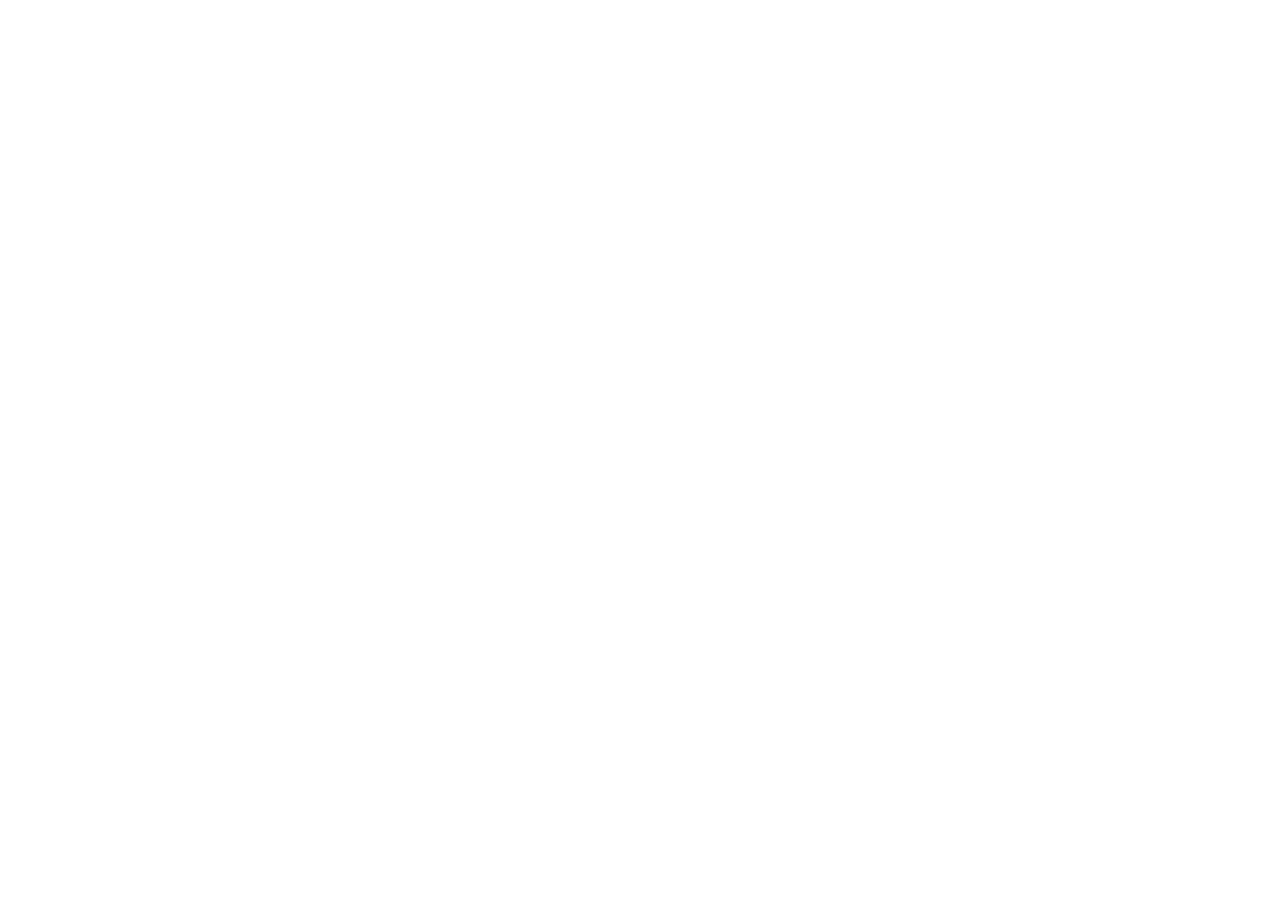
==== index.html @ f293b777 "init project" ====
<!DOCTYPE html>
<html lang="en">

<head>
    <meta charset="UTF-8">
    <meta name="viewport" content="width=device-width, initial-scale=1.0">
    <title>Document</title>
</head>

<body>

</body>

</html>
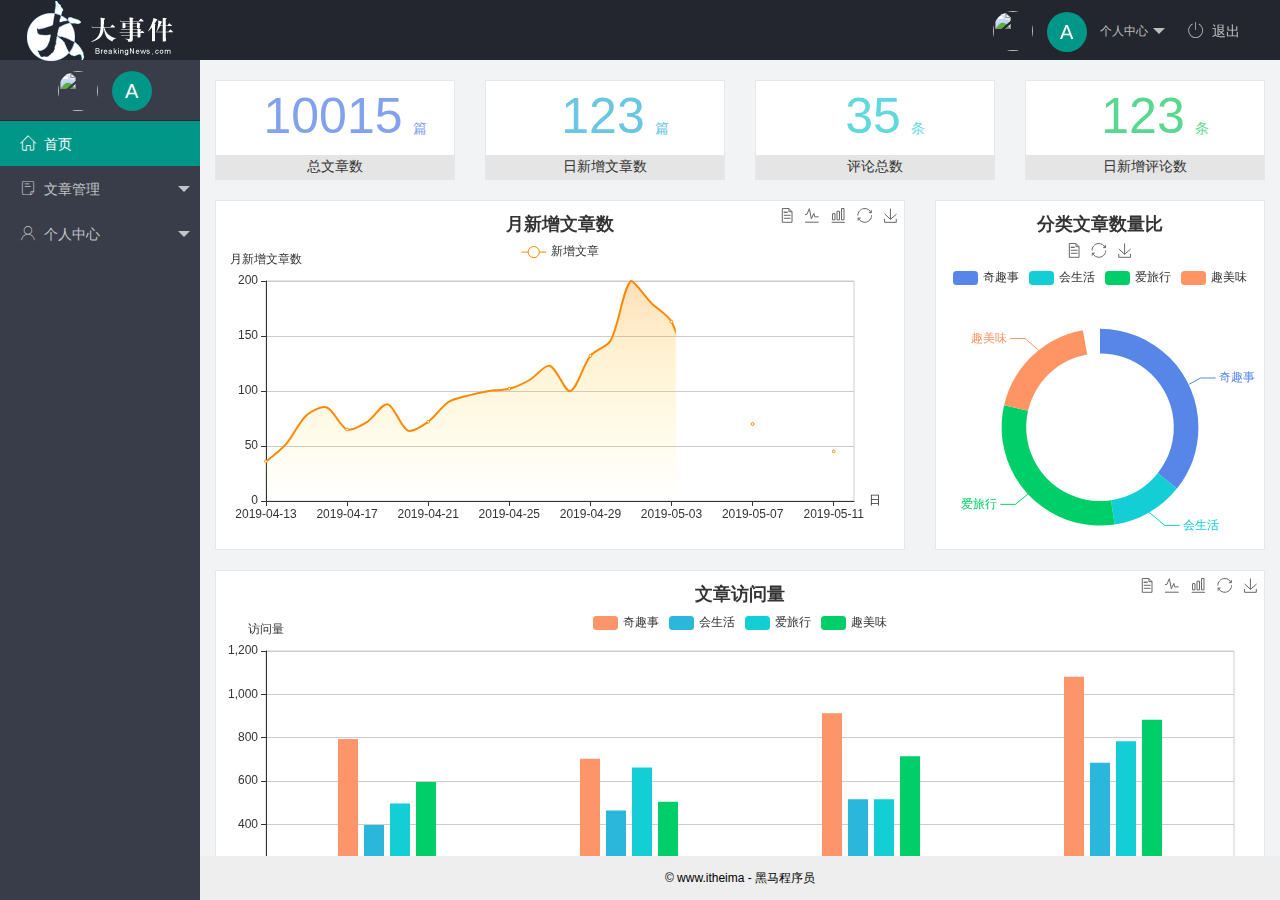
==== commit ba4c5c89: "完成了主页功能的开发" ====
--- a/index.html
+++ b/index.html
@@ -4,11 +4,88 @@
 <head>
     <meta charset="UTF-8">
     <meta name="viewport" content="width=device-width, initial-scale=1.0">
-    <title>Document</title>
+    <title>后台主页</title>
+    <!-- 导入layui的css样式 -->
+    <link rel="stylesheet" href="assets/lib/layui/css/layui.css">
+    <!-- 导入第三方图标库 -->
+    <link rel="stylesheet" href="assets/fonts/iconfont.css">
+    <!-- 导入自己的css样式表 -->
+    <link rel="stylesheet" href="assets/css/index.css">
 </head>
 
-<body>
+<body class="layui-layout-body">
+    <div class="layui-layout layui-layout-admin">
+        <div class="layui-header">
+            <div class="layui-logo">
+                <img src="assets/images/logo.png" alt="">
+            </div>
+            <!-- 头部区域（可配合layui已有的水平导航） -->
+            <ul class="layui-nav layui-layout-right">
+                <li class="layui-nav-item">
+                    <a href="javascript:;" class="userinfo">
+                        <img src="http://t.cn/RCzsdCq" class="layui-nav-img">
+                        <span class="text-avatar">A</span> 个人中心
+                    </a>
+                    <dl class="layui-nav-child">
+                        <dd><a href="">基本资料</a></dd>
+                        <dd><a href="">更换头像</a></dd>
+                        <dd><a href="">重置密码</a></dd>
+                    </dl>
+                </li>
+                <li class="layui-nav-item">
+                    <a href="javascript:;" id="btnLogout"><span class="iconfont icon-tuichu"></span>退出</a>
+                </li>
+            </ul>
+        </div>
 
+        <div class="layui-side layui-bg-black">
+            <div class="layui-side-scroll">
+                <div class="userinfo">
+                    <img src="http://t.cn/RCzsdCq" class="layui-nav-img">
+                    <span class="text-avatar">A</span>
+                    <span id="welcome"></span>
+                </div>
+                <!-- 左侧导航区域（可配合layui已有的垂直导航） -->
+                <ul class="layui-nav layui-nav-tree" lay-shrink="all">
+                    <li class="layui-nav-item layui-this"><a href="home/dashboard.html" target="fm"><span class="iconfont icon-home"></span>首页</a></li>
+                    <li class="layui-nav-item">
+                        <a class="" href="javascript:;"><span class="iconfont icon-16"></span>文章管理</a>
+                        <dl class="layui-nav-child">
+                            <dd><a href="javascript:;"><i class="layui-icon layui-icon-app"></i>文章类别</a></dd>
+                            <dd><a href="javascript:;"><i class="layui-icon layui-icon-app"></i>文章列表</a></dd>
+                            <dd><a href="javascript:;"><i class="layui-icon layui-icon-app"></i>发表文章</a></dd>
+                        </dl>
+                    </li>
+                    <li class="layui-nav-item">
+                        <a href="javascript:;"><span class="iconfont icon-user"></span>个人中心</a>
+                        <dl class="layui-nav-child">
+                            <dd><a href="javascript:;"><i class="layui-icon layui-icon-app"></i>基本资料</a></dd>
+                            <dd><a href="javascript:;"><i class="layui-icon layui-icon-app"></i>更换头像</a></dd>
+                            <dd><a href="javascript:;"><i class="layui-icon layui-icon-app"></i>重置密码</a></dd>
+                        </dl>
+                    </li>
+                </ul>
+            </div>
+        </div>
+
+        <div class="layui-body">
+            <!-- 内容主体区域 -->
+            <iframe name="fm" src="home/dashboard.html" frameborder="0"></iframe>
+        </div>
+
+        <div class="layui-footer">
+            <!-- 底部固定区域 -->
+            © www.itheima - 黑马程序员
+        </div>
+    </div>
+    <!-- 导入layui的js文件 -->
+    <script src="assets/lib/layui/layui.all.js"></script>
+    <!-- 导入jquery文件 -->
+    <script src="assets/lib/jquery.js"></script>
+    <!-- 导入baseAPI js文件 -->
+    <script src="assets/js/baseAPI.js"></script>
+    <!-- 导入自己的js文件 -->
+    <script src="assets/js/index.js"></script>
 </body>
 
 </html>--- a/assets/lib/layui/css/layui.css
+++ b/assets/lib/layui/css/layui.css
@@ -0,0 +1,2 @@
+/** layui-v2.5.5 MIT License By https://www.layui.com */
+ .layui-inline,img{display:inline-block;vertical-align:middle}h1,h2,h3,h4,h5,h6{font-weight:400}.layui-edge,.layui-header,.layui-inline,.layui-main{position:relative}.layui-body,.layui-edge,.layui-elip{overflow:hidden}.layui-btn,.layui-edge,.layui-inline,img{vertical-align:middle}.layui-btn,.layui-disabled,.layui-icon,.layui-unselect{-moz-user-select:none;-webkit-user-select:none;-ms-user-select:none}.layui-elip,.layui-form-checkbox span,.layui-form-pane .layui-form-label{text-overflow:ellipsis;white-space:nowrap}.layui-breadcrumb,.layui-tree-btnGroup{visibility:hidden}blockquote,body,button,dd,div,dl,dt,form,h1,h2,h3,h4,h5,h6,input,li,ol,p,pre,td,textarea,th,ul{margin:0;padding:0;-webkit-tap-highlight-color:rgba(0,0,0,0)}a:active,a:hover{outline:0}img{border:none}li{list-style:none}table{border-collapse:collapse;border-spacing:0}h4,h5,h6{font-size:100%}button,input,optgroup,option,select,textarea{font-family:inherit;font-size:inherit;font-style:inherit;font-weight:inherit;outline:0}pre{white-space:pre-wrap;white-space:-moz-pre-wrap;white-space:-pre-wrap;white-space:-o-pre-wrap;word-wrap:break-word}body{line-height:24px;font:14px Helvetica Neue,Helvetica,PingFang SC,Tahoma,Arial,sans-serif}hr{height:1px;margin:10px 0;border:0;clear:both}a{color:#333;text-decoration:none}a:hover{color:#777}a cite{font-style:normal;*cursor:pointer}.layui-border-box,.layui-border-box *{box-sizing:border-box}.layui-box,.layui-box *{box-sizing:content-box}.layui-clear{clear:both;*zoom:1}.layui-clear:after{content:'\20';clear:both;*zoom:1;display:block;height:0}.layui-inline{*display:inline;*zoom:1}.layui-edge{display:inline-block;width:0;height:0;border-width:6px;border-style:dashed;border-color:transparent}.layui-edge-top{top:-4px;border-bottom-color:#999;border-bottom-style:solid}.layui-edge-right{border-left-color:#999;border-left-style:solid}.layui-edge-bottom{top:2px;border-top-color:#999;border-top-style:solid}.layui-edge-left{border-right-color:#999;border-right-style:solid}.layui-disabled,.layui-disabled:hover{color:#d2d2d2!important;cursor:not-allowed!important}.layui-circle{border-radius:100%}.layui-show{display:block!important}.layui-hide{display:none!important}@font-face{font-family:layui-icon;src:url(../font/iconfont.eot?v=250);src:url(../font/iconfont.eot?v=250#iefix) format('embedded-opentype'),url(../font/iconfont.woff2?v=250) format('woff2'),url(../font/iconfont.woff?v=250) format('woff'),url(../font/iconfont.ttf?v=250) format('truetype'),url(../font/iconfont.svg?v=250#layui-icon) format('svg')}.layui-icon{font-family:layui-icon!important;font-size:16px;font-style:normal;-webkit-font-smoothing:antialiased;-moz-osx-font-smoothing:grayscale}.layui-icon-reply-fill:before{content:"\e611"}.layui-icon-set-fill:before{content:"\e614"}.layui-icon-menu-fill:before{content:"\e60f"}.layui-icon-search:before{content:"\e615"}.layui-icon-share:before{content:"\e641"}.layui-icon-set-sm:before{content:"\e620"}.layui-icon-engine:before{content:"\e628"}.layui-icon-close:before{content:"\1006"}.layui-icon-close-fill:before{content:"\1007"}.layui-icon-chart-screen:before{content:"\e629"}.layui-icon-star:before{content:"\e600"}.layui-icon-circle-dot:before{content:"\e617"}.layui-icon-chat:before{content:"\e606"}.layui-icon-release:before{content:"\e609"}.layui-icon-list:before{content:"\e60a"}.layui-icon-chart:before{content:"\e62c"}.layui-icon-ok-circle:before{content:"\1005"}.layui-icon-layim-theme:before{content:"\e61b"}.layui-icon-table:before{content:"\e62d"}.layui-icon-right:before{content:"\e602"}.layui-icon-left:before{content:"\e603"}.layui-icon-cart-simple:before{content:"\e698"}.layui-icon-face-cry:before{content:"\e69c"}.layui-icon-face-smile:before{content:"\e6af"}.layui-icon-survey:before{content:"\e6b2"}.layui-icon-tree:before{content:"\e62e"}.layui-icon-upload-circle:before{content:"\e62f"}.layui-icon-add-circle:before{content:"\e61f"}.layui-icon-download-circle:before{content:"\e601"}.layui-icon-templeate-1:before{content:"\e630"}.layui-icon-util:before{content:"\e631"}.layui-icon-face-surprised:before{content:"\e664"}.layui-icon-edit:before{content:"\e642"}.layui-icon-speaker:before{content:"\e645"}.layui-icon-down:before{content:"\e61a"}.layui-icon-file:before{content:"\e621"}.layui-icon-layouts:before{content:"\e632"}.layui-icon-rate-half:before{content:"\e6c9"}.layui-icon-add-circle-fine:before{content:"\e608"}.layui-icon-prev-circle:before{content:"\e633"}.layui-icon-read:before{content:"\e705"}.layui-icon-404:before{content:"\e61c"}.layui-icon-carousel:before{content:"\e634"}.layui-icon-help:before{content:"\e607"}.layui-icon-code-circle:before{content:"\e635"}.layui-icon-water:before{content:"\e636"}.layui-icon-username:before{content:"\e66f"}.layui-icon-find-fill:before{content:"\e670"}.layui-icon-about:before{content:"\e60b"}.layui-icon-location:before{content:"\e715"}.layui-icon-up:before{content:"\e619"}.layui-icon-pause:before{content:"\e651"}.layui-icon-date:before{content:"\e637"}.layui-icon-layim-uploadfile:before{content:"\e61d"}.layui-icon-delete:before{content:"\e640"}.layui-icon-play:before{content:"\e652"}.layui-icon-top:before{content:"\e604"}.layui-icon-friends:before{content:"\e612"}.layui-icon-refresh-3:before{content:"\e9aa"}.layui-icon-ok:before{content:"\e605"}.layui-icon-layer:before{content:"\e638"}.layui-icon-face-smile-fine:before{content:"\e60c"}.layui-icon-dollar:before{content:"\e659"}.layui-icon-group:before{content:"\e613"}.layui-icon-layim-download:before{content:"\e61e"}.layui-icon-picture-fine:before{content:"\e60d"}.layui-icon-link:before{content:"\e64c"}.layui-icon-diamond:before{content:"\e735"}.layui-icon-log:before{content:"\e60e"}.layui-icon-rate-solid:before{content:"\e67a"}.layui-icon-fonts-del:before{content:"\e64f"}.layui-icon-unlink:before{content:"\e64d"}.layui-icon-fonts-clear:before{content:"\e639"}.layui-icon-triangle-r:before{content:"\e623"}.layui-icon-circle:before{content:"\e63f"}.layui-icon-radio:before{content:"\e643"}.layui-icon-align-center:before{content:"\e647"}.layui-icon-align-right:before{content:"\e648"}.layui-icon-align-left:before{content:"\e649"}.layui-icon-loading-1:before{content:"\e63e"}.layui-icon-return:before{content:"\e65c"}.layui-icon-fonts-strong:before{content:"\e62b"}.layui-icon-upload:before{content:"\e67c"}.layui-icon-dialogue:before{content:"\e63a"}.layui-icon-video:before{content:"\e6ed"}.layui-icon-headset:before{content:"\e6fc"}.layui-icon-cellphone-fine:before{content:"\e63b"}.layui-icon-add-1:before{content:"\e654"}.layui-icon-face-smile-b:before{content:"\e650"}.layui-icon-fonts-html:before{content:"\e64b"}.layui-icon-form:before{content:"\e63c"}.layui-icon-cart:before{content:"\e657"}.layui-icon-camera-fill:before{content:"\e65d"}.layui-icon-tabs:before{content:"\e62a"}.layui-icon-fonts-code:before{content:"\e64e"}.layui-icon-fire:before{content:"\e756"}.layui-icon-set:before{content:"\e716"}.layui-icon-fonts-u:before{content:"\e646"}.layui-icon-triangle-d:before{content:"\e625"}.layui-icon-tips:before{content:"\e702"}.layui-icon-picture:before{content:"\e64a"}.layui-icon-more-vertical:before{content:"\e671"}.layui-icon-flag:before{content:"\e66c"}.layui-icon-loading:before{content:"\e63d"}.layui-icon-fonts-i:before{content:"\e644"}.layui-icon-refresh-1:before{content:"\e666"}.layui-icon-rmb:before{content:"\e65e"}.layui-icon-home:before{content:"\e68e"}.layui-icon-user:before{content:"\e770"}.layui-icon-notice:before{content:"\e667"}.layui-icon-login-weibo:before{content:"\e675"}.layui-icon-voice:before{content:"\e688"}.layui-icon-upload-drag:before{content:"\e681"}.layui-icon-login-qq:before{content:"\e676"}.layui-icon-snowflake:before{content:"\e6b1"}.layui-icon-file-b:before{content:"\e655"}.layui-icon-template:before{content:"\e663"}.layui-icon-auz:before{content:"\e672"}.layui-icon-console:before{content:"\e665"}.layui-icon-app:before{content:"\e653"}.layui-icon-prev:before{content:"\e65a"}.layui-icon-website:before{content:"\e7ae"}.layui-icon-next:before{content:"\e65b"}.layui-icon-component:before{content:"\e857"}.layui-icon-more:before{content:"\e65f"}.layui-icon-login-wechat:before{content:"\e677"}.layui-icon-shrink-right:before{content:"\e668"}.layui-icon-spread-left:before{content:"\e66b"}.layui-icon-camera:before{content:"\e660"}.layui-icon-note:before{content:"\e66e"}.layui-icon-refresh:before{content:"\e669"}.layui-icon-female:before{content:"\e661"}.layui-icon-male:before{content:"\e662"}.layui-icon-password:before{content:"\e673"}.layui-icon-senior:before{content:"\e674"}.layui-icon-theme:before{content:"\e66a"}.layui-icon-tread:before{content:"\e6c5"}.layui-icon-praise:before{content:"\e6c6"}.layui-icon-star-fill:before{content:"\e658"}.layui-icon-rate:before{content:"\e67b"}.layui-icon-template-1:before{content:"\e656"}.layui-icon-vercode:before{content:"\e679"}.layui-icon-cellphone:before{content:"\e678"}.layui-icon-screen-full:before{content:"\e622"}.layui-icon-screen-restore:before{content:"\e758"}.layui-icon-cols:before{content:"\e610"}.layui-icon-export:before{content:"\e67d"}.layui-icon-print:before{content:"\e66d"}.layui-icon-slider:before{content:"\e714"}.layui-icon-addition:before{content:"\e624"}.layui-icon-subtraction:before{content:"\e67e"}.layui-icon-service:before{content:"\e626"}.layui-icon-transfer:before{content:"\e691"}.layui-main{width:1140px;margin:0 auto}.layui-header{z-index:1000;height:60px}.layui-header a:hover{transition:all .5s;-webkit-transition:all .5s}.layui-side{position:fixed;left:0;top:0;bottom:0;z-index:999;width:200px;overflow-x:hidden}.layui-side-scroll{position:relative;width:220px;height:100%;overflow-x:hidden}.layui-body{position:absolute;left:200px;right:0;top:0;bottom:0;z-index:998;width:auto;overflow-y:auto;box-sizing:border-box}.layui-layout-body{overflow:hidden}.layui-layout-admin .layui-header{background-color:#23262E}.layui-layout-admin .layui-side{top:60px;width:200px;overflow-x:hidden}.layui-layout-admin .layui-body{position:fixed;top:60px;bottom:44px}.layui-layout-admin .layui-main{width:auto;margin:0 15px}.layui-layout-admin .layui-footer{position:fixed;left:200px;right:0;bottom:0;height:44px;line-height:44px;padding:0 15px;background-color:#eee}.layui-layout-admin .layui-logo{position:absolute;left:0;top:0;width:200px;height:100%;line-height:60px;text-align:center;color:#009688;font-size:16px}.layui-layout-admin .layui-header .layui-nav{background:0 0}.layui-layout-left{position:absolute!important;left:200px;top:0}.layui-layout-right{position:absolute!important;right:0;top:0}.layui-container{position:relative;margin:0 auto;padding:0 15px;box-sizing:border-box}.layui-fluid{position:relative;margin:0 auto;padding:0 15px}.layui-row:after,.layui-row:before{content:'';display:block;clear:both}.layui-col-lg1,.layui-col-lg10,.layui-col-lg11,.layui-col-lg12,.layui-col-lg2,.layui-col-lg3,.layui-col-lg4,.layui-col-lg5,.layui-col-lg6,.layui-col-lg7,.layui-col-lg8,.layui-col-lg9,.layui-col-md1,.layui-col-md10,.layui-col-md11,.layui-col-md12,.layui-col-md2,.layui-col-md3,.layui-col-md4,.layui-col-md5,.layui-col-md6,.layui-col-md7,.layui-col-md8,.layui-col-md9,.layui-col-sm1,.layui-col-sm10,.layui-col-sm11,.layui-col-sm12,.layui-col-sm2,.layui-col-sm3,.layui-col-sm4,.layui-col-sm5,.layui-col-sm6,.layui-col-sm7,.layui-col-sm8,.layui-col-sm9,.layui-col-xs1,.layui-col-xs10,.layui-col-xs11,.layui-col-xs12,.layui-col-xs2,.layui-col-xs3,.layui-col-xs4,.layui-col-xs5,.layui-col-xs6,.layui-col-xs7,.layui-col-xs8,.layui-col-xs9{position:relative;display:block;box-sizing:border-box}.layui-col-xs1,.layui-col-xs10,.layui-col-xs11,.layui-col-xs12,.layui-col-xs2,.layui-col-xs3,.layui-col-xs4,.layui-col-xs5,.layui-col-xs6,.layui-col-xs7,.layui-col-xs8,.layui-col-xs9{float:left}.layui-col-xs1{width:8.33333333%}.layui-col-xs2{width:16.66666667%}.layui-col-xs3{width:25%}.layui-col-xs4{width:33.33333333%}.layui-col-xs5{width:41.66666667%}.layui-col-xs6{width:50%}.layui-col-xs7{width:58.33333333%}.layui-col-xs8{width:66.66666667%}.layui-col-xs9{width:75%}.layui-col-xs10{width:83.33333333%}.layui-col-xs11{width:91.66666667%}.layui-col-xs12{width:100%}.layui-col-xs-offset1{margin-left:8.33333333%}.layui-col-xs-offset2{margin-left:16.66666667%}.layui-col-xs-offset3{margin-left:25%}.layui-col-xs-offset4{margin-left:33.33333333%}.layui-col-xs-offset5{margin-left:41.66666667%}.layui-col-xs-offset6{margin-left:50%}.layui-col-xs-offset7{margin-left:58.33333333%}.layui-col-xs-offset8{margin-left:66.66666667%}.layui-col-xs-offset9{margin-left:75%}.layui-col-xs-offset10{margin-left:83.33333333%}.layui-col-xs-offset11{margin-left:91.66666667%}.layui-col-xs-offset12{margin-left:100%}@media screen and (max-width:768px){.layui-hide-xs{display:none!important}.layui-show-xs-block{display:block!important}.layui-show-xs-inline{display:inline!important}.layui-show-xs-inline-block{display:inline-block!important}}@media screen and (min-width:768px){.layui-container{width:750px}.layui-hide-sm{display:none!important}.layui-show-sm-block{display:block!important}.layui-show-sm-inline{display:inline!important}.layui-show-sm-inline-block{display:inline-block!important}.layui-col-sm1,.layui-col-sm10,.layui-col-sm11,.layui-col-sm12,.layui-col-sm2,.layui-col-sm3,.layui-col-sm4,.layui-col-sm5,.layui-col-sm6,.layui-col-sm7,.layui-col-sm8,.layui-col-sm9{float:left}.layui-col-sm1{width:8.33333333%}.layui-col-sm2{width:16.66666667%}.layui-col-sm3{width:25%}.layui-col-sm4{width:33.33333333%}.layui-col-sm5{width:41.66666667%}.layui-col-sm6{width:50%}.layui-col-sm7{width:58.33333333%}.layui-col-sm8{width:66.66666667%}.layui-col-sm9{width:75%}.layui-col-sm10{width:83.33333333%}.layui-col-sm11{width:91.66666667%}.layui-col-sm12{width:100%}.layui-col-sm-offset1{margin-left:8.33333333%}.layui-col-sm-offset2{margin-left:16.66666667%}.layui-col-sm-offset3{margin-left:25%}.layui-col-sm-offset4{margin-left:33.33333333%}.layui-col-sm-offset5{margin-left:41.66666667%}.layui-col-sm-offset6{margin-left:50%}.layui-col-sm-offset7{margin-left:58.33333333%}.layui-col-sm-offset8{margin-left:66.66666667%}.layui-col-sm-offset9{margin-left:75%}.layui-col-sm-offset10{margin-left:83.33333333%}.layui-col-sm-offset11{margin-left:91.66666667%}.layui-col-sm-offset12{margin-left:100%}}@media screen and (min-width:992px){.layui-container{width:970px}.layui-hide-md{display:none!important}.layui-show-md-block{display:block!important}.layui-show-md-inline{display:inline!important}.layui-show-md-inline-block{display:inline-block!important}.layui-col-md1,.layui-col-md10,.layui-col-md11,.layui-col-md12,.layui-col-md2,.layui-col-md3,.layui-col-md4,.layui-col-md5,.layui-col-md6,.layui-col-md7,.layui-col-md8,.layui-col-md9{float:left}.layui-col-md1{width:8.33333333%}.layui-col-md2{width:16.66666667%}.layui-col-md3{width:25%}.layui-col-md4{width:33.33333333%}.layui-col-md5{width:41.66666667%}.layui-col-md6{width:50%}.layui-col-md7{width:58.33333333%}.layui-col-md8{width:66.66666667%}.layui-col-md9{width:75%}.layui-col-md10{width:83.33333333%}.layui-col-md11{width:91.66666667%}.layui-col-md12{width:100%}.layui-col-md-offset1{margin-left:8.33333333%}.layui-col-md-offset2{margin-left:16.66666667%}.layui-col-md-offset3{margin-left:25%}.layui-col-md-offset4{margin-left:33.33333333%}.layui-col-md-offset5{margin-left:41.66666667%}.layui-col-md-offset6{margin-left:50%}.layui-col-md-offset7{margin-left:58.33333333%}.layui-col-md-offset8{margin-left:66.66666667%}.layui-col-md-offset9{margin-left:75%}.layui-col-md-offset10{margin-left:83.33333333%}.layui-col-md-offset11{margin-left:91.66666667%}.layui-col-md-offset12{margin-left:100%}}@media screen and (min-width:1200px){.layui-container{width:1170px}.layui-hide-lg{display:none!important}.layui-show-lg-block{display:block!important}.layui-show-lg-inline{display:inline!important}.layui-show-lg-inline-block{display:inline-block!important}.layui-col-lg1,.layui-col-lg10,.layui-col-lg11,.layui-col-lg12,.layui-col-lg2,.layui-col-lg3,.layui-col-lg4,.layui-col-lg5,.layui-col-lg6,.layui-col-lg7,.layui-col-lg8,.layui-col-lg9{float:left}.layui-col-lg1{width:8.33333333%}.layui-col-lg2{width:16.66666667%}.layui-col-lg3{width:25%}.layui-col-lg4{width:33.33333333%}.layui-col-lg5{width:41.66666667%}.layui-col-lg6{width:50%}.layui-col-lg7{width:58.33333333%}.layui-col-lg8{width:66.66666667%}.layui-col-lg9{width:75%}.layui-col-lg10{width:83.33333333%}.layui-col-lg11{width:91.66666667%}.layui-col-lg12{width:100%}.layui-col-lg-offset1{margin-left:8.33333333%}.layui-col-lg-offset2{margin-left:16.66666667%}.layui-col-lg-offset3{margin-left:25%}.layui-col-lg-offset4{margin-left:33.33333333%}.layui-col-lg-offset5{margin-left:41.66666667%}.layui-col-lg-offset6{margin-left:50%}.layui-col-lg-offset7{margin-left:58.33333333%}.layui-col-lg-offset8{margin-left:66.66666667%}.layui-col-lg-offset9{margin-left:75%}.layui-col-lg-offset10{margin-left:83.33333333%}.layui-col-lg-offset11{margin-left:91.66666667%}.layui-col-lg-offset12{margin-left:100%}}.layui-col-space1{margin:-.5px}.layui-col-space1>*{padding:.5px}.layui-col-space3{margin:-1.5px}.layui-col-space3>*{padding:1.5px}.layui-col-space5{margin:-2.5px}.layui-col-space5>*{padding:2.5px}.layui-col-space8{margin:-3.5px}.layui-col-space8>*{padding:3.5px}.layui-col-space10{margin:-5px}.layui-col-space10>*{padding:5px}.layui-col-space12{margin:-6px}.layui-col-space12>*{padding:6px}.layui-col-space15{margin:-7.5px}.layui-col-space15>*{padding:7.5px}.layui-col-space18{margin:-9px}.layui-col-space18>*{padding:9px}.layui-col-space20{margin:-10px}.layui-col-space20>*{padding:10px}.layui-col-space22{margin:-11px}.layui-col-space22>*{padding:11px}.layui-col-space25{margin:-12.5px}.layui-col-space25>*{padding:12.5px}.layui-col-space30{margin:-15px}.layui-col-space30>*{padding:15px}.layui-btn,.layui-input,.layui-select,.layui-textarea,.layui-upload-button{outline:0;-webkit-appearance:none;transition:all .3s;-webkit-transition:all .3s;box-sizing:border-box}.layui-elem-quote{margin-bottom:10px;padding:15px;line-height:22px;border-left:5px solid #009688;border-radius:0 2px 2px 0;background-color:#f2f2f2}.layui-quote-nm{border-style:solid;border-width:1px 1px 1px 5px;background:0 0}.layui-elem-field{margin-bottom:10px;padding:0;border-width:1px;border-style:solid}.layui-elem-field legend{margin-left:20px;padding:0 10px;font-size:20px;font-weight:300}.layui-field-title{margin:10px 0 20px;border-width:1px 0 0}.layui-field-box{padding:10px 15px}.layui-field-title .layui-field-box{padding:10px 0}.layui-progress{position:relative;height:6px;border-radius:20px;background-color:#e2e2e2}.layui-progress-bar{position:absolute;left:0;top:0;width:0;max-width:100%;height:6px;border-radius:20px;text-align:right;background-color:#5FB878;transition:all .3s;-webkit-transition:all .3s}.layui-progress-big,.layui-progress-big .layui-progress-bar{height:18px;line-height:18px}.layui-progress-text{position:relative;top:-20px;line-height:18px;font-size:12px;color:#666}.layui-progress-big .layui-progress-text{position:static;padding:0 10px;color:#fff}.layui-collapse{border-width:1px;border-style:solid;border-radius:2px}.layui-colla-content,.layui-colla-item{border-top-width:1px;border-top-style:solid}.layui-colla-item:first-child{border-top:none}.layui-colla-title{position:relative;height:42px;line-height:42px;padding:0 15px 0 35px;color:#333;background-color:#f2f2f2;cursor:pointer;font-size:14px;overflow:hidden}.layui-colla-content{display:none;padding:10px 15px;line-height:22px;color:#666}.layui-colla-icon{position:absolute;left:15px;top:0;font-size:14px}.layui-card{margin-bottom:15px;border-radius:2px;background-color:#fff;box-shadow:0 1px 2px 0 rgba(0,0,0,.05)}.layui-card:last-child{margin-bottom:0}.layui-card-header{position:relative;height:42px;line-height:42px;padding:0 15px;border-bottom:1px solid #f6f6f6;color:#333;border-radius:2px 2px 0 0;font-size:14px}.layui-bg-black,.layui-bg-blue,.layui-bg-cyan,.layui-bg-green,.layui-bg-orange,.layui-bg-red{color:#fff!important}.layui-card-body{position:relative;padding:10px 15px;line-height:24px}.layui-card-body[pad15]{padding:15px}.layui-card-body[pad20]{padding:20px}.layui-card-body .layui-table{margin:5px 0}.layui-card .layui-tab{margin:0}.layui-panel-window{position:relative;padding:15px;border-radius:0;border-top:5px solid #E6E6E6;background-color:#fff}.layui-auxiliar-moving{position:fixed;left:0;right:0;top:0;bottom:0;width:100%;height:100%;background:0 0;z-index:9999999999}.layui-form-label,.layui-form-mid,.layui-form-select,.layui-input-block,.layui-input-inline,.layui-textarea{position:relative}.layui-bg-red{background-color:#FF5722!important}.layui-bg-orange{background-color:#FFB800!important}.layui-bg-green{background-color:#009688!important}.layui-bg-cyan{background-color:#2F4056!important}.layui-bg-blue{background-color:#1E9FFF!important}.layui-bg-black{background-color:#393D49!important}.layui-bg-gray{background-color:#eee!important;color:#666!important}.layui-badge-rim,.layui-colla-content,.layui-colla-item,.layui-collapse,.layui-elem-field,.layui-form-pane .layui-form-item[pane],.layui-form-pane .layui-form-label,.layui-input,.layui-layedit,.layui-layedit-tool,.layui-quote-nm,.layui-select,.layui-tab-bar,.layui-tab-card,.layui-tab-title,.layui-tab-title .layui-this:after,.layui-textarea{border-color:#e6e6e6}.layui-timeline-item:before,hr{background-color:#e6e6e6}.layui-text{line-height:22px;font-size:14px;color:#666}.layui-text h1,.layui-text h2,.layui-text h3{font-weight:500;color:#333}.layui-text h1{font-size:30px}.layui-text h2{font-size:24px}.layui-text h3{font-size:18px}.layui-text a:not(.layui-btn){color:#01AAED}.layui-text a:not(.layui-btn):hover{text-decoration:underline}.layui-text ul{padding:5px 0 5px 15px}.layui-text ul li{margin-top:5px;list-style-type:disc}.layui-text em,.layui-word-aux{color:#999!important;padding:0 5px!important}.layui-btn{display:inline-block;height:38px;line-height:38px;padding:0 18px;background-color:#009688;color:#fff;white-space:nowrap;text-align:center;font-size:14px;border:none;border-radius:2px;cursor:pointer}.layui-btn:hover{opacity:.8;filter:alpha(opacity=80);color:#fff}.layui-btn:active{opacity:1;filter:alpha(opacity=100)}.layui-btn+.layui-btn{margin-left:10px}.layui-btn-container{font-size:0}.layui-btn-container .layui-btn{margin-right:10px;margin-bottom:10px}.layui-btn-container .layui-btn+.layui-btn{margin-left:0}.layui-table .layui-btn-container .layui-btn{margin-bottom:9px}.layui-btn-radius{border-radius:100px}.layui-btn .layui-icon{margin-right:3px;font-size:18px;vertical-align:bottom;vertical-align:middle\9}.layui-btn-primary{border:1px solid #C9C9C9;background-color:#fff;color:#555}.layui-btn-primary:hover{border-color:#009688;color:#333}.layui-btn-normal{background-color:#1E9FFF}.layui-btn-warm{background-color:#FFB800}.layui-btn-danger{background-color:#FF5722}.layui-btn-checked{background-color:#5FB878}.layui-btn-disabled,.layui-btn-disabled:active,.layui-btn-disabled:hover{border:1px solid #e6e6e6;background-color:#FBFBFB;color:#C9C9C9;cursor:not-allowed;opacity:1}.layui-btn-lg{height:44px;line-height:44px;padding:0 25px;font-size:16px}.layui-btn-sm{height:30px;line-height:30px;padding:0 10px;font-size:12px}.layui-btn-sm i{font-size:16px!important}.layui-btn-xs{height:22px;line-height:22px;padding:0 5px;font-size:12px}.layui-btn-xs i{font-size:14px!important}.layui-btn-group{display:inline-block;vertical-align:middle;font-size:0}.layui-btn-group .layui-btn{margin-left:0!important;margin-right:0!important;border-left:1px solid rgba(255,255,255,.5);border-radius:0}.layui-btn-group .layui-btn-primary{border-left:none}.layui-btn-group .layui-btn-primary:hover{border-color:#C9C9C9;color:#009688}.layui-btn-group .layui-btn:first-child{border-left:none;border-radius:2px 0 0 2px}.layui-btn-group .layui-btn-primary:first-child{border-left:1px solid #c9c9c9}.layui-btn-group .layui-btn:last-child{border-radius:0 2px 2px 0}.layui-btn-group .layui-btn+.layui-btn{margin-left:0}.layui-btn-group+.layui-btn-group{margin-left:10px}.layui-btn-fluid{width:100%}.layui-input,.layui-select,.layui-textarea{height:38px;line-height:1.3;line-height:38px\9;border-width:1px;border-style:solid;background-color:#fff;border-radius:2px}.layui-input::-webkit-input-placeholder,.layui-select::-webkit-input-placeholder,.layui-textarea::-webkit-input-placeholder{line-height:1.3}.layui-input,.layui-textarea{display:block;width:100%;padding-left:10px}.layui-input:hover,.layui-textarea:hover{border-color:#D2D2D2!important}.layui-input:focus,.layui-textarea:focus{border-color:#C9C9C9!important}.layui-textarea{min-height:100px;height:auto;line-height:20px;padding:6px 10px;resize:vertical}.layui-select{padding:0 10px}.layui-form input[type=checkbox],.layui-form input[type=radio],.layui-form select{display:none}.layui-form [lay-ignore]{display:initial}.layui-form-item{margin-bottom:15px;clear:both;*zoom:1}.layui-form-item:after{content:'\20';clear:both;*zoom:1;display:block;height:0}.layui-form-label{float:left;display:block;padding:9px 15px;width:80px;font-weight:400;line-height:20px;text-align:right}.layui-form-label-col{display:block;float:none;padding:9px 0;line-height:20px;text-align:left}.layui-form-item .layui-inline{margin-bottom:5px;margin-right:10px}.layui-input-block{margin-left:110px;min-height:36px}.layui-input-inline{display:inline-block;vertical-align:middle}.layui-form-item .layui-input-inline{float:left;width:190px;margin-right:10px}.layui-form-text .layui-input-inline{width:auto}.layui-form-mid{float:left;display:block;padding:9px 0!important;line-height:20px;margin-right:10px}.layui-form-danger+.layui-form-select .layui-input,.layui-form-danger:focus{border-color:#FF5722!important}.layui-form-select .layui-input{padding-right:30px;cursor:pointer}.layui-form-select .layui-edge{position:absolute;right:10px;top:50%;margin-top:-3px;cursor:pointer;border-width:6px;border-top-color:#c2c2c2;border-top-style:solid;transition:all .3s;-webkit-transition:all .3s}.layui-form-select dl{display:none;position:absolute;left:0;top:42px;padding:5px 0;z-index:899;min-width:100%;border:1px solid #d2d2d2;max-height:300px;overflow-y:auto;background-color:#fff;border-radius:2px;box-shadow:0 2px 4px rgba(0,0,0,.12);box-sizing:border-box}.layui-form-select dl dd,.layui-form-select dl dt{padding:0 10px;line-height:36px;white-space:nowrap;overflow:hidden;text-overflow:ellipsis}.layui-form-select dl dt{font-size:12px;color:#999}.layui-form-select dl dd{cursor:pointer}.layui-form-select dl dd:hover{background-color:#f2f2f2;-webkit-transition:.5s all;transition:.5s all}.layui-form-select .layui-select-group dd{padding-left:20px}.layui-form-select dl dd.layui-select-tips{padding-left:10px!important;color:#999}.layui-form-select dl dd.layui-this{background-color:#5FB878;color:#fff}.layui-form-checkbox,.layui-form-select dl dd.layui-disabled{background-color:#fff}.layui-form-selected dl{display:block}.layui-form-checkbox,.layui-form-checkbox *,.layui-form-switch{display:inline-block;vertical-align:middle}.layui-form-selected .layui-edge{margin-top:-9px;-webkit-transform:rotate(180deg);transform:rotate(180deg);margin-top:-3px\9}:root .layui-form-selected .layui-edge{margin-top:-9px\0/IE9}.layui-form-selectup dl{top:auto;bottom:42px}.layui-select-none{margin:5px 0;text-align:center;color:#999}.layui-select-disabled .layui-disabled{border-color:#eee!important}.layui-select-disabled .layui-edge{border-top-color:#d2d2d2}.layui-form-checkbox{position:relative;height:30px;line-height:30px;margin-right:10px;padding-right:30px;cursor:pointer;font-size:0;-webkit-transition:.1s linear;transition:.1s linear;box-sizing:border-box}.layui-form-checkbox span{padding:0 10px;height:100%;font-size:14px;border-radius:2px 0 0 2px;background-color:#d2d2d2;color:#fff;overflow:hidden}.layui-form-checkbox:hover span{background-color:#c2c2c2}.layui-form-checkbox i{position:absolute;right:0;top:0;width:30px;height:28px;border:1px solid #d2d2d2;border-left:none;border-radius:0 2px 2px 0;color:#fff;font-size:20px;text-align:center}.layui-form-checkbox:hover i{border-color:#c2c2c2;color:#c2c2c2}.layui-form-checked,.layui-form-checked:hover{border-color:#5FB878}.layui-form-checked span,.layui-form-checked:hover span{background-color:#5FB878}.layui-form-checked i,.layui-form-checked:hover i{color:#5FB878}.layui-form-item .layui-form-checkbox{margin-top:4px}.layui-form-checkbox[lay-skin=primary]{height:auto!important;line-height:normal!important;min-width:18px;min-height:18px;border:none!important;margin-right:0;padding-left:28px;padding-right:0;background:0 0}.layui-form-checkbox[lay-skin=primary] span{padding-left:0;padding-right:15px;line-height:18px;background:0 0;color:#666}.layui-form-checkbox[lay-skin=primary] i{right:auto;left:0;width:16px;height:16px;line-height:16px;border:1px solid #d2d2d2;font-size:12px;border-radius:2px;background-color:#fff;-webkit-transition:.1s linear;transition:.1s linear}.layui-form-checkbox[lay-skin=primary]:hover i{border-color:#5FB878;color:#fff}.layui-form-checked[lay-skin=primary] i{border-color:#5FB878!important;background-color:#5FB878;color:#fff}.layui-checkbox-disbaled[lay-skin=primary] span{background:0 0!important;color:#c2c2c2}.layui-checkbox-disbaled[lay-skin=primary]:hover i{border-color:#d2d2d2}.layui-form-item .layui-form-checkbox[lay-skin=primary]{margin-top:10px}.layui-form-switch{position:relative;height:22px;line-height:22px;min-width:35px;padding:0 5px;margin-top:8px;border:1px solid #d2d2d2;border-radius:20px;cursor:pointer;background-color:#fff;-webkit-transition:.1s linear;transition:.1s linear}.layui-form-switch i{position:absolute;left:5px;top:3px;width:16px;height:16px;border-radius:20px;background-color:#d2d2d2;-webkit-transition:.1s linear;transition:.1s linear}.layui-form-switch em{position:relative;top:0;width:25px;margin-left:21px;padding:0!important;text-align:center!important;color:#999!important;font-style:normal!important;font-size:12px}.layui-form-onswitch{border-color:#5FB878;background-color:#5FB878}.layui-checkbox-disbaled,.layui-checkbox-disbaled i{border-color:#e2e2e2!important}.layui-form-onswitch i{left:100%;margin-left:-21px;background-color:#fff}.layui-form-onswitch em{margin-left:5px;margin-right:21px;color:#fff!important}.layui-checkbox-disbaled span{background-color:#e2e2e2!important}.layui-checkbox-disbaled:hover i{color:#fff!important}[lay-radio]{display:none}.layui-form-radio,.layui-form-radio *{display:inline-block;vertical-align:middle}.layui-form-radio{line-height:28px;margin:6px 10px 0 0;padding-right:10px;cursor:pointer;font-size:0}.layui-form-radio *{font-size:14px}.layui-form-radio>i{margin-right:8px;font-size:22px;color:#c2c2c2}.layui-form-radio>i:hover,.layui-form-radioed>i{color:#5FB878}.layui-radio-disbaled>i{color:#e2e2e2!important}.layui-form-pane .layui-form-label{width:110px;padding:8px 15px;height:38px;line-height:20px;border-width:1px;border-style:solid;border-radius:2px 0 0 2px;text-align:center;background-color:#FBFBFB;overflow:hidden;box-sizing:border-box}.layui-form-pane .layui-input-inline{margin-left:-1px}.layui-form-pane .layui-input-block{margin-left:110px;left:-1px}.layui-form-pane .layui-input{border-radius:0 2px 2px 0}.layui-form-pane .layui-form-text .layui-form-label{float:none;width:100%;border-radius:2px;box-sizing:border-box;text-align:left}.layui-form-pane .layui-form-text .layui-input-inline{display:block;margin:0;top:-1px;clear:both}.layui-form-pane .layui-form-text .layui-input-block{margin:0;left:0;top:-1px}.layui-form-pane .layui-form-text .layui-textarea{min-height:100px;border-radius:0 0 2px 2px}.layui-form-pane .layui-form-checkbox{margin:4px 0 4px 10px}.layui-form-pane .layui-form-radio,.layui-form-pane .layui-form-switch{margin-top:6px;margin-left:10px}.layui-form-pane .layui-form-item[pane]{position:relative;border-width:1px;border-style:solid}.layui-form-pane .layui-form-item[pane] .layui-form-label{position:absolute;left:0;top:0;height:100%;border-width:0 1px 0 0}.layui-form-pane .layui-form-item[pane] .layui-input-inline{margin-left:110px}@media screen and (max-width:450px){.layui-form-item .layui-form-label{text-overflow:ellipsis;overflow:hidden;white-space:nowrap}.layui-form-item .layui-inline{display:block;margin-right:0;margin-bottom:20px;clear:both}.layui-form-item .layui-inline:after{content:'\20';clear:both;display:block;height:0}.layui-form-item .layui-input-inline{display:block;float:none;left:-3px;width:auto;margin:0 0 10px 112px}.layui-form-item .layui-input-inline+.layui-form-mid{margin-left:110px;top:-5px;padding:0}.layui-form-item .layui-form-checkbox{margin-right:5px;margin-bottom:5px}}.layui-layedit{border-width:1px;border-style:solid;border-radius:2px}.layui-layedit-tool{padding:3px 5px;border-bottom-width:1px;border-bottom-style:solid;font-size:0}.layedit-tool-fixed{position:fixed;top:0;border-top:1px solid #e2e2e2}.layui-layedit-tool .layedit-tool-mid,.layui-layedit-tool .layui-icon{display:inline-block;vertical-align:middle;text-align:center;font-size:14px}.layui-layedit-tool .layui-icon{position:relative;width:32px;height:30px;line-height:30px;margin:3px 5px;color:#777;cursor:pointer;border-radius:2px}.layui-layedit-tool .layui-icon:hover{color:#393D49}.layui-layedit-tool .layui-icon:active{color:#000}.layui-layedit-tool .layedit-tool-active{background-color:#e2e2e2;color:#000}.layui-layedit-tool .layui-disabled,.layui-layedit-tool .layui-disabled:hover{color:#d2d2d2;cursor:not-allowed}.layui-layedit-tool .layedit-tool-mid{width:1px;height:18px;margin:0 10px;background-color:#d2d2d2}.layedit-tool-html{width:50px!important;font-size:30px!important}.layedit-tool-b,.layedit-tool-code,.layedit-tool-help{font-size:16px!important}.layedit-tool-d,.layedit-tool-face,.layedit-tool-image,.layedit-tool-unlink{font-size:18px!important}.layedit-tool-image input{position:absolute;font-size:0;left:0;top:0;width:100%;height:100%;opacity:.01;filter:Alpha(opacity=1);cursor:pointer}.layui-layedit-iframe iframe{display:block;width:100%}#LAY_layedit_code{overflow:hidden}.layui-laypage{display:inline-block;*display:inline;*zoom:1;vertical-align:middle;margin:10px 0;font-size:0}.layui-laypage>a:first-child,.layui-laypage>a:first-child em{border-radius:2px 0 0 2px}.layui-laypage>a:last-child,.layui-laypage>a:last-child em{border-radius:0 2px 2px 0}.layui-laypage>:first-child{margin-left:0!important}.layui-laypage>:last-child{margin-right:0!important}.layui-laypage a,.layui-laypage button,.layui-laypage input,.layui-laypage select,.layui-laypage span{border:1px solid #e2e2e2}.layui-laypage a,.layui-laypage span{display:inline-block;*display:inline;*zoom:1;vertical-align:middle;padding:0 15px;height:28px;line-height:28px;margin:0 -1px 5px 0;background-color:#fff;color:#333;font-size:12px}.layui-flow-more a *,.layui-laypage input,.layui-table-view select[lay-ignore]{display:inline-block}.layui-laypage a:hover{color:#009688}.layui-laypage em{font-style:normal}.layui-laypage .layui-laypage-spr{color:#999;font-weight:700}.layui-laypage a{text-decoration:none}.layui-laypage .layui-laypage-curr{position:relative}.layui-laypage .layui-laypage-curr em{position:relative;color:#fff}.layui-laypage .layui-laypage-curr .layui-laypage-em{position:absolute;left:-1px;top:-1px;padding:1px;width:100%;height:100%;background-color:#009688}.layui-laypage-em{border-radius:2px}.layui-laypage-next em,.layui-laypage-prev em{font-family:Sim sun;font-size:16px}.layui-laypage .layui-laypage-count,.layui-laypage .layui-laypage-limits,.layui-laypage .layui-laypage-refresh,.layui-laypage .layui-laypage-skip{margin-left:10px;margin-right:10px;padding:0;border:none}.layui-laypage .layui-laypage-limits,.layui-laypage .layui-laypage-refresh{vertical-align:top}.layui-laypage .layui-laypage-refresh i{font-size:18px;cursor:pointer}.layui-laypage select{height:22px;padding:3px;border-radius:2px;cursor:pointer}.layui-laypage .layui-laypage-skip{height:30px;line-height:30px;color:#999}.layui-laypage button,.layui-laypage input{height:30px;line-height:30px;border-radius:2px;vertical-align:top;background-color:#fff;box-sizing:border-box}.layui-laypage input{width:40px;margin:0 10px;padding:0 3px;text-align:center}.layui-laypage input:focus,.layui-laypage select:focus{border-color:#009688!important}.layui-laypage button{margin-left:10px;padding:0 10px;cursor:pointer}.layui-table,.layui-table-view{margin:10px 0}.layui-flow-more{margin:10px 0;text-align:center;color:#999;font-size:14px}.layui-flow-more a{height:32px;line-height:32px}.layui-flow-more a *{vertical-align:top}.layui-flow-more a cite{padding:0 20px;border-radius:3px;background-color:#eee;color:#333;font-style:normal}.layui-flow-more a cite:hover{opacity:.8}.layui-flow-more a i{font-size:30px;color:#737383}.layui-table{width:100%;background-color:#fff;color:#666}.layui-table tr{transition:all .3s;-webkit-transition:all .3s}.layui-table th{text-align:left;font-weight:400}.layui-table tbody tr:hover,.layui-table thead tr,.layui-table-click,.layui-table-header,.layui-table-hover,.layui-table-mend,.layui-table-patch,.layui-table-tool,.layui-table-total,.layui-table-total tr,.layui-table[lay-even] tr:nth-child(even){background-color:#f2f2f2}.layui-table td,.layui-table th,.layui-table-col-set,.layui-table-fixed-r,.layui-table-grid-down,.layui-table-header,.layui-table-page,.layui-table-tips-main,.layui-table-tool,.layui-table-total,.layui-table-view,.layui-table[lay-skin=line],.layui-table[lay-skin=row]{border-width:1px;border-style:solid;border-color:#e6e6e6}.layui-table td,.layui-table th{position:relative;padding:9px 15px;min-height:20px;line-height:20px;font-size:14px}.layui-table[lay-skin=line] td,.layui-table[lay-skin=line] th{border-width:0 0 1px}.layui-table[lay-skin=row] td,.layui-table[lay-skin=row] th{border-width:0 1px 0 0}.layui-table[lay-skin=nob] td,.layui-table[lay-skin=nob] th{border:none}.layui-table img{max-width:100px}.layui-table[lay-size=lg] td,.layui-table[lay-size=lg] th{padding:15px 30px}.layui-table-view .layui-table[lay-size=lg] .layui-table-cell{height:40px;line-height:40px}.layui-table[lay-size=sm] td,.layui-table[lay-size=sm] th{font-size:12px;padding:5px 10px}.layui-table-view .layui-table[lay-size=sm] .layui-table-cell{height:20px;line-height:20px}.layui-table[lay-data]{display:none}.layui-table-box{position:relative;overflow:hidden}.layui-table-view .layui-table{position:relative;width:auto;margin:0}.layui-table-view .layui-table[lay-skin=line]{border-width:0 1px 0 0}.layui-table-view .layui-table[lay-skin=row]{border-width:0 0 1px}.layui-table-view .layui-table td,.layui-table-view .layui-table th{padding:5px 0;border-top:none;border-left:none}.layui-table-view .layui-table th.layui-unselect .layui-table-cell span{cursor:pointer}.layui-table-view .layui-table td{cursor:default}.layui-table-view .layui-table td[data-edit=text]{cursor:text}.layui-table-view .layui-form-checkbox[lay-skin=primary] i{width:18px;height:18px}.layui-table-view .layui-form-radio{line-height:0;padding:0}.layui-table-view .layui-form-radio>i{margin:0;font-size:20px}.layui-table-init{position:absolute;left:0;top:0;width:100%;height:100%;text-align:center;z-index:110}.layui-table-init .layui-icon{position:absolute;left:50%;top:50%;margin:-15px 0 0 -15px;font-size:30px;color:#c2c2c2}.layui-table-header{border-width:0 0 1px;overflow:hidden}.layui-table-header .layui-table{margin-bottom:-1px}.layui-table-tool .layui-inline[lay-event]{position:relative;width:26px;height:26px;padding:5px;line-height:16px;margin-right:10px;text-align:center;color:#333;border:1px solid #ccc;cursor:pointer;-webkit-transition:.5s all;transition:.5s all}.layui-table-tool .layui-inline[lay-event]:hover{border:1px solid #999}.layui-table-tool-temp{padding-right:120px}.layui-table-tool-self{position:absolute;right:17px;top:10px}.layui-table-tool .layui-table-tool-self .layui-inline[lay-event]{margin:0 0 0 10px}.layui-table-tool-panel{position:absolute;top:29px;left:-1px;padding:5px 0;min-width:150px;min-height:40px;border:1px solid #d2d2d2;text-align:left;overflow-y:auto;background-color:#fff;box-shadow:0 2px 4px rgba(0,0,0,.12)}.layui-table-cell,.layui-table-tool-panel li{overflow:hidden;text-overflow:ellipsis;white-space:nowrap}.layui-table-tool-panel li{padding:0 10px;line-height:30px;-webkit-transition:.5s all;transition:.5s all}.layui-table-tool-panel li .layui-form-checkbox[lay-skin=primary]{width:100%;padding-left:28px}.layui-table-tool-panel li:hover{background-color:#f2f2f2}.layui-table-tool-panel li .layui-form-checkbox[lay-skin=primary] i{position:absolute;left:0;top:0}.layui-table-tool-panel li .layui-form-checkbox[lay-skin=primary] span{padding:0}.layui-table-tool .layui-table-tool-self .layui-table-tool-panel{left:auto;right:-1px}.layui-table-col-set{position:absolute;right:0;top:0;width:20px;height:100%;border-width:0 0 0 1px;background-color:#fff}.layui-table-sort{width:10px;height:20px;margin-left:5px;cursor:pointer!important}.layui-table-sort .layui-edge{position:absolute;left:5px;border-width:5px}.layui-table-sort .layui-table-sort-asc{top:3px;border-top:none;border-bottom-style:solid;border-bottom-color:#b2b2b2}.layui-table-sort .layui-table-sort-asc:hover{border-bottom-color:#666}.layui-table-sort .layui-table-sort-desc{bottom:5px;border-bottom:none;border-top-style:solid;border-top-color:#b2b2b2}.layui-table-sort .layui-table-sort-desc:hover{border-top-color:#666}.layui-table-sort[lay-sort=asc] .layui-table-sort-asc{border-bottom-color:#000}.layui-table-sort[lay-sort=desc] .layui-table-sort-desc{border-top-color:#000}.layui-table-cell{height:28px;line-height:28px;padding:0 15px;position:relative;box-sizing:border-box}.layui-table-cell .layui-form-checkbox[lay-skin=primary]{top:-1px;padding:0}.layui-table-cell .layui-table-link{color:#01AAED}.laytable-cell-checkbox,.laytable-cell-numbers,.laytable-cell-radio,.laytable-cell-space{padding:0;text-align:center}.layui-table-body{position:relative;overflow:auto;margin-right:-1px;margin-bottom:-1px}.layui-table-body .layui-none{line-height:26px;padding:15px;text-align:center;color:#999}.layui-table-fixed{position:absolute;left:0;top:0;z-index:101}.layui-table-fixed .layui-table-body{overflow:hidden}.layui-table-fixed-l{box-shadow:0 -1px 8px rgba(0,0,0,.08)}.layui-table-fixed-r{left:auto;right:-1px;border-width:0 0 0 1px;box-shadow:-1px 0 8px rgba(0,0,0,.08)}.layui-table-fixed-r .layui-table-header{position:relative;overflow:visible}.layui-table-mend{position:absolute;right:-49px;top:0;height:100%;width:50px}.layui-table-tool{position:relative;z-index:890;width:100%;min-height:50px;line-height:30px;padding:10px 15px;border-width:0 0 1px}.layui-table-tool .layui-btn-container{margin-bottom:-10px}.layui-table-page,.layui-table-total{border-width:1px 0 0;margin-bottom:-1px;overflow:hidden}.layui-table-page{position:relative;width:100%;padding:7px 7px 0;height:41px;font-size:12px;white-space:nowrap}.layui-table-page>div{height:26px}.layui-table-page .layui-laypage{margin:0}.layui-table-page .layui-laypage a,.layui-table-page .layui-laypage span{height:26px;line-height:26px;margin-bottom:10px;border:none;background:0 0}.layui-table-page .layui-laypage a,.layui-table-page .layui-laypage span.layui-laypage-curr{padding:0 12px}.layui-table-page .layui-laypage span{margin-left:0;padding:0}.layui-table-page .layui-laypage .layui-laypage-prev{margin-left:-7px!important}.layui-table-page .layui-laypage .layui-laypage-curr .layui-laypage-em{left:0;top:0;padding:0}.layui-table-page .layui-laypage button,.layui-table-page .layui-laypage input{height:26px;line-height:26px}.layui-table-page .layui-laypage input{width:40px}.layui-table-page .layui-laypage button{padding:0 10px}.layui-table-page select{height:18px}.layui-table-patch .layui-table-cell{padding:0;width:30px}.layui-table-edit{position:absolute;left:0;top:0;width:100%;height:100%;padding:0 14px 1px;border-radius:0;box-shadow:1px 1px 20px rgba(0,0,0,.15)}.layui-table-edit:focus{border-color:#5FB878!important}select.layui-table-edit{padding:0 0 0 10px;border-color:#C9C9C9}.layui-table-view .layui-form-checkbox,.layui-table-view .layui-form-radio,.layui-table-view .layui-form-switch{top:0;margin:0;box-sizing:content-box}.layui-table-view .layui-form-checkbox{top:-1px;height:26px;line-height:26px}.layui-table-view .layui-form-checkbox i{height:26px}.layui-table-grid .layui-table-cell{overflow:visible}.layui-table-grid-down{position:absolute;top:0;right:0;width:26px;height:100%;padding:5px 0;border-width:0 0 0 1px;text-align:center;background-color:#fff;color:#999;cursor:pointer}.layui-table-grid-down .layui-icon{position:absolute;top:50%;left:50%;margin:-8px 0 0 -8px}.layui-table-grid-down:hover{background-color:#fbfbfb}body .layui-table-tips .layui-layer-content{background:0 0;padding:0;box-shadow:0 1px 6px rgba(0,0,0,.12)}.layui-table-tips-main{margin:-44px 0 0 -1px;max-height:150px;padding:8px 15px;font-size:14px;overflow-y:scroll;background-color:#fff;color:#666}.layui-table-tips-c{position:absolute;right:-3px;top:-13px;width:20px;height:20px;padding:3px;cursor:pointer;background-color:#666;border-radius:50%;color:#fff}.layui-table-tips-c:hover{background-color:#777}.layui-table-tips-c:before{position:relative;right:-2px}.layui-upload-file{display:none!important;opacity:.01;filter:Alpha(opacity=1)}.layui-upload-drag,.layui-upload-form,.layui-upload-wrap{display:inline-block}.layui-upload-list{margin:10px 0}.layui-upload-choose{padding:0 10px;color:#999}.layui-upload-drag{position:relative;padding:30px;border:1px dashed #e2e2e2;background-color:#fff;text-align:center;cursor:pointer;color:#999}.layui-upload-drag .layui-icon{font-size:50px;color:#009688}.layui-upload-drag[lay-over]{border-color:#009688}.layui-upload-iframe{position:absolute;width:0;height:0;border:0;visibility:hidden}.layui-upload-wrap{position:relative;vertical-align:middle}.layui-upload-wrap .layui-upload-file{display:block!important;position:absolute;left:0;top:0;z-index:10;font-size:100px;width:100%;height:100%;opacity:.01;filter:Alpha(opacity=1);cursor:pointer}.layui-transfer-active,.layui-transfer-box{display:inline-block;vertical-align:middle}.layui-transfer-box,.layui-transfer-header,.layui-transfer-search{border-width:0;border-style:solid;border-color:#e6e6e6}.layui-transfer-box{position:relative;border-width:1px;width:200px;height:360px;border-radius:2px;background-color:#fff}.layui-transfer-box .layui-form-checkbox{width:100%;margin:0!important}.layui-transfer-header{height:38px;line-height:38px;padding:0 10px;border-bottom-width:1px}.layui-transfer-search{position:relative;padding:10px;border-bottom-width:1px}.layui-transfer-search .layui-input{height:32px;padding-left:30px;font-size:12px}.layui-transfer-search .layui-icon-search{position:absolute;left:20px;top:50%;margin-top:-8px;color:#666}.layui-transfer-active{margin:0 15px}.layui-transfer-active .layui-btn{display:block;margin:0;padding:0 15px;background-color:#5FB878;border-color:#5FB878;color:#fff}.layui-transfer-active .layui-btn-disabled{background-color:#FBFBFB;border-color:#e6e6e6;color:#C9C9C9}.layui-transfer-active .layui-btn:first-child{margin-bottom:15px}.layui-transfer-active .layui-btn .layui-icon{margin:0;font-size:14px!important}.layui-transfer-data{padding:5px 0;overflow:auto}.layui-transfer-data li{height:32px;line-height:32px;padding:0 10px}.layui-transfer-data li:hover{background-color:#f2f2f2;transition:.5s all}.layui-transfer-data .layui-none{padding:15px 10px;text-align:center;color:#999}.layui-nav{position:relative;padding:0 20px;background-color:#393D49;color:#fff;border-radius:2px;font-size:0;box-sizing:border-box}.layui-nav *{font-size:14px}.layui-nav .layui-nav-item{position:relative;display:inline-block;*display:inline;*zoom:1;vertical-align:middle;line-height:60px}.layui-nav .layui-nav-item a{display:block;padding:0 20px;color:#fff;color:rgba(255,255,255,.7);transition:all .3s;-webkit-transition:all .3s}.layui-nav .layui-this:after,.layui-nav-bar,.layui-nav-tree .layui-nav-itemed:after{position:absolute;left:0;top:0;width:0;height:5px;background-color:#5FB878;transition:all .2s;-webkit-transition:all .2s}.layui-nav-bar{z-index:1000}.layui-nav .layui-nav-item a:hover,.layui-nav .layui-this a{color:#fff}.layui-nav .layui-this:after{content:'';top:auto;bottom:0;width:100%}.layui-nav-img{width:30px;height:30px;margin-right:10px;border-radius:50%}.layui-nav .layui-nav-more{content:'';width:0;height:0;border-style:solid dashed dashed;border-color:#fff transparent transparent;overflow:hidden;cursor:pointer;transition:all .2s;-webkit-transition:all .2s;position:absolute;top:50%;right:3px;margin-top:-3px;border-width:6px;border-top-color:rgba(255,255,255,.7)}.layui-nav .layui-nav-mored,.layui-nav-itemed>a .layui-nav-more{margin-top:-9px;border-style:dashed dashed solid;border-color:transparent transparent #fff}.layui-nav-child{display:none;position:absolute;left:0;top:65px;min-width:100%;line-height:36px;padding:5px 0;box-shadow:0 2px 4px rgba(0,0,0,.12);border:1px solid #d2d2d2;background-color:#fff;z-index:100;border-radius:2px;white-space:nowrap}.layui-nav .layui-nav-child a{color:#333}.layui-nav .layui-nav-child a:hover{background-color:#f2f2f2;color:#000}.layui-nav-child dd{position:relative}.layui-nav .layui-nav-child dd.layui-this a,.layui-nav-child dd.layui-this{background-color:#5FB878;color:#fff}.layui-nav-child dd.layui-this:after{display:none}.layui-nav-tree{width:200px;padding:0}.layui-nav-tree .layui-nav-item{display:block;width:100%;line-height:45px}.layui-nav-tree .layui-nav-item a{position:relative;height:45px;line-height:45px;text-overflow:ellipsis;overflow:hidden;white-space:nowrap}.layui-nav-tree .layui-nav-item a:hover{background-color:#4E5465}.layui-nav-tree .layui-nav-bar{width:5px;height:0;background-color:#009688}.layui-nav-tree .layui-nav-child dd.layui-this,.layui-nav-tree .layui-nav-child dd.layui-this a,.layui-nav-tree .layui-this,.layui-nav-tree .layui-this>a,.layui-nav-tree .layui-this>a:hover{background-color:#009688;color:#fff}.layui-nav-tree .layui-this:after{display:none}.layui-nav-itemed>a,.layui-nav-tree .layui-nav-title a,.layui-nav-tree .layui-nav-title a:hover{color:#fff!important}.layui-nav-tree .layui-nav-child{position:relative;z-index:0;top:0;border:none;box-shadow:none}.layui-nav-tree .layui-nav-child a{height:40px;line-height:40px;color:#fff;color:rgba(255,255,255,.7)}.layui-nav-tree .layui-nav-child,.layui-nav-tree .layui-nav-child a:hover{background:0 0;color:#fff}.layui-nav-tree .layui-nav-more{right:10px}.layui-nav-itemed>.layui-nav-child{display:block;padding:0;background-color:rgba(0,0,0,.3)!important}.layui-nav-itemed>.layui-nav-child>.layui-this>.layui-nav-child{display:block}.layui-nav-side{position:fixed;top:0;bottom:0;left:0;overflow-x:hidden;z-index:999}.layui-bg-blue .layui-nav-bar,.layui-bg-blue .layui-nav-itemed:after,.layui-bg-blue .layui-this:after{background-color:#93D1FF}.layui-bg-blue .layui-nav-child dd.layui-this{background-color:#1E9FFF}.layui-bg-blue .layui-nav-itemed>a,.layui-nav-tree.layui-bg-blue .layui-nav-title a,.layui-nav-tree.layui-bg-blue .layui-nav-title a:hover{background-color:#007DDB!important}.layui-breadcrumb{font-size:0}.layui-breadcrumb>*{font-size:14px}.layui-breadcrumb a{color:#999!important}.layui-breadcrumb a:hover{color:#5FB878!important}.layui-breadcrumb a cite{color:#666;font-style:normal}.layui-breadcrumb span[lay-separator]{margin:0 10px;color:#999}.layui-tab{margin:10px 0;text-align:left!important}.layui-tab[overflow]>.layui-tab-title{overflow:hidden}.layui-tab-title{position:relative;left:0;height:40px;white-space:nowrap;font-size:0;border-bottom-width:1px;border-bottom-style:solid;transition:all .2s;-webkit-transition:all .2s}.layui-tab-title li{display:inline-block;*display:inline;*zoom:1;vertical-align:middle;font-size:14px;transition:all .2s;-webkit-transition:all .2s;position:relative;line-height:40px;min-width:65px;padding:0 15px;text-align:center;cursor:pointer}.layui-tab-title li a{display:block}.layui-tab-title .layui-this{color:#000}.layui-tab-title .layui-this:after{position:absolute;left:0;top:0;content:'';width:100%;height:41px;border-width:1px;border-style:solid;border-bottom-color:#fff;border-radius:2px 2px 0 0;box-sizing:border-box;pointer-events:none}.layui-tab-bar{position:absolute;right:0;top:0;z-index:10;width:30px;height:39px;line-height:39px;border-width:1px;border-style:solid;border-radius:2px;text-align:center;background-color:#fff;cursor:pointer}.layui-tab-bar .layui-icon{position:relative;display:inline-block;top:3px;transition:all .3s;-webkit-transition:all .3s}.layui-tab-item{display:none}.layui-tab-more{padding-right:30px;height:auto!important;white-space:normal!important}.layui-tab-more li.layui-this:after{border-bottom-color:#e2e2e2;border-radius:2px}.layui-tab-more .layui-tab-bar .layui-icon{top:-2px;top:3px\9;-webkit-transform:rotate(180deg);transform:rotate(180deg)}:root .layui-tab-more .layui-tab-bar .layui-icon{top:-2px\0/IE9}.layui-tab-content{padding:10px}.layui-tab-title li .layui-tab-close{position:relative;display:inline-block;width:18px;height:18px;line-height:20px;margin-left:8px;top:1px;text-align:center;font-size:14px;color:#c2c2c2;transition:all .2s;-webkit-transition:all .2s}.layui-tab-title li .layui-tab-close:hover{border-radius:2px;background-color:#FF5722;color:#fff}.layui-tab-brief>.layui-tab-title .layui-this{color:#009688}.layui-tab-brief>.layui-tab-more li.layui-this:after,.layui-tab-brief>.layui-tab-title .layui-this:after{border:none;border-radius:0;border-bottom:2px solid #5FB878}.layui-tab-brief[overflow]>.layui-tab-title .layui-this:after{top:-1px}.layui-tab-card{border-width:1px;border-style:solid;border-radius:2px;box-shadow:0 2px 5px 0 rgba(0,0,0,.1)}.layui-tab-card>.layui-tab-title{background-color:#f2f2f2}.layui-tab-card>.layui-tab-title li{margin-right:-1px;margin-left:-1px}.layui-tab-card>.layui-tab-title .layui-this{background-color:#fff}.layui-tab-card>.layui-tab-title .layui-this:after{border-top:none;border-width:1px;border-bottom-color:#fff}.layui-tab-card>.layui-tab-title .layui-tab-bar{height:40px;line-height:40px;border-radius:0;border-top:none;border-right:none}.layui-tab-card>.layui-tab-more .layui-this{background:0 0;color:#5FB878}.layui-tab-card>.layui-tab-more .layui-this:after{border:none}.layui-timeline{padding-left:5px}.layui-timeline-item{position:relative;padding-bottom:20px}.layui-timeline-axis{position:absolute;left:-5px;top:0;z-index:10;width:20px;height:20px;line-height:20px;background-color:#fff;color:#5FB878;border-radius:50%;text-align:center;cursor:pointer}.layui-timeline-axis:hover{color:#FF5722}.layui-timeline-item:before{content:'';position:absolute;left:5px;top:0;z-index:0;width:1px;height:100%}.layui-timeline-item:last-child:before{display:none}.layui-timeline-item:first-child:before{display:block}.layui-timeline-content{padding-left:25px}.layui-timeline-title{position:relative;margin-bottom:10px}.layui-badge,.layui-badge-dot,.layui-badge-rim{position:relative;display:inline-block;padding:0 6px;font-size:12px;text-align:center;background-color:#FF5722;color:#fff;border-radius:2px}.layui-badge{height:18px;line-height:18px}.layui-badge-dot{width:8px;height:8px;padding:0;border-radius:50%}.layui-badge-rim{height:18px;line-height:18px;border-width:1px;border-style:solid;background-color:#fff;color:#666}.layui-btn .layui-badge,.layui-btn .layui-badge-dot{margin-left:5px}.layui-nav .layui-badge,.layui-nav .layui-badge-dot{position:absolute;top:50%;margin:-8px 6px 0}.layui-tab-title .layui-badge,.layui-tab-title .layui-badge-dot{left:5px;top:-2px}.layui-carousel{position:relative;left:0;top:0;background-color:#f8f8f8}.layui-carousel>[carousel-item]{position:relative;width:100%;height:100%;overflow:hidden}.layui-carousel>[carousel-item]:before{position:absolute;content:'\e63d';left:50%;top:50%;width:100px;line-height:20px;margin:-10px 0 0 -50px;text-align:center;color:#c2c2c2;font-family:layui-icon!important;font-size:30px;font-style:normal;-webkit-font-smoothing:antialiased;-moz-osx-font-smoothing:grayscale}.layui-carousel>[carousel-item]>*{display:none;position:absolute;left:0;top:0;width:100%;height:100%;background-color:#f8f8f8;transition-duration:.3s;-webkit-transition-duration:.3s}.layui-carousel-updown>*{-webkit-transition:.3s ease-in-out up;transition:.3s ease-in-out up}.layui-carousel-arrow{display:none\9;opacity:0;position:absolute;left:10px;top:50%;margin-top:-18px;width:36px;height:36px;line-height:36px;text-align:center;font-size:20px;border:0;border-radius:50%;background-color:rgba(0,0,0,.2);color:#fff;-webkit-transition-duration:.3s;transition-duration:.3s;cursor:pointer}.layui-carousel-arrow[lay-type=add]{left:auto!important;right:10px}.layui-carousel:hover .layui-carousel-arrow[lay-type=add],.layui-carousel[lay-arrow=always] .layui-carousel-arrow[lay-type=add]{right:20px}.layui-carousel[lay-arrow=always] .layui-carousel-arrow{opacity:1;left:20px}.layui-carousel[lay-arrow=none] .layui-carousel-arrow{display:none}.layui-carousel-arrow:hover,.layui-carousel-ind ul:hover{background-color:rgba(0,0,0,.35)}.layui-carousel:hover .layui-carousel-arrow{display:block\9;opacity:1;left:20px}.layui-carousel-ind{position:relative;top:-35px;width:100%;line-height:0!important;text-align:center;font-size:0}.layui-carousel[lay-indicator=outside]{margin-bottom:30px}.layui-carousel[lay-indicator=outside] .layui-carousel-ind{top:10px}.layui-carousel[lay-indicator=outside] .layui-carousel-ind ul{background-color:rgba(0,0,0,.5)}.layui-carousel[lay-indicator=none] .layui-carousel-ind{display:none}.layui-carousel-ind ul{display:inline-block;padding:5px;background-color:rgba(0,0,0,.2);border-radius:10px;-webkit-transition-duration:.3s;transition-duration:.3s}.layui-carousel-ind li{display:inline-block;width:10px;height:10px;margin:0 3px;font-size:14px;background-color:#e2e2e2;background-color:rgba(255,255,255,.5);border-radius:50%;cursor:pointer;-webkit-transition-duration:.3s;transition-duration:.3s}.layui-carousel-ind li:hover{background-color:rgba(255,255,255,.7)}.layui-carousel-ind li.layui-this{background-color:#fff}.layui-carousel>[carousel-item]>.layui-carousel-next,.layui-carousel>[carousel-item]>.layui-carousel-prev,.layui-carousel>[carousel-item]>.layui-this{display:block}.layui-carousel>[carousel-item]>.layui-this{left:0}.layui-carousel>[carousel-item]>.layui-carousel-prev{left:-100%}.layui-carousel>[carousel-item]>.layui-carousel-next{left:100%}.layui-carousel>[carousel-item]>.layui-carousel-next.layui-carousel-left,.layui-carousel>[carousel-item]>.layui-carousel-prev.layui-carousel-right{left:0}.layui-carousel>[carousel-item]>.layui-this.layui-carousel-left{left:-100%}.layui-carousel>[carousel-item]>.layui-this.layui-carousel-right{left:100%}.layui-carousel[lay-anim=updown] .layui-carousel-arrow{left:50%!important;top:20px;margin:0 0 0 -18px}.layui-carousel[lay-anim=updown]>[carousel-item]>*,.layui-carousel[lay-anim=fade]>[carousel-item]>*{left:0!important}.layui-carousel[lay-anim=updown] .layui-carousel-arrow[lay-type=add]{top:auto!important;bottom:20px}.layui-carousel[lay-anim=updown] .layui-carousel-ind{position:absolute;top:50%;right:20px;width:auto;height:auto}.layui-carousel[lay-anim=updown] .layui-carousel-ind ul{padding:3px 5px}.layui-carousel[lay-anim=updown] .layui-carousel-ind li{display:block;margin:6px 0}.layui-carousel[lay-anim=updown]>[carousel-item]>.layui-this{top:0}.layui-carousel[lay-anim=updown]>[carousel-item]>.layui-carousel-prev{top:-100%}.layui-carousel[lay-anim=updown]>[carousel-item]>.layui-carousel-next{top:100%}.layui-carousel[lay-anim=updown]>[carousel-item]>.layui-carousel-next.layui-carousel-left,.layui-carousel[lay-anim=updown]>[carousel-item]>.layui-carousel-prev.layui-carousel-right{top:0}.layui-carousel[lay-anim=updown]>[carousel-item]>.layui-this.layui-carousel-left{top:-100%}.layui-carousel[lay-anim=updown]>[carousel-item]>.layui-this.layui-carousel-right{top:100%}.layui-carousel[lay-anim=fade]>[carousel-item]>.layui-carousel-next,.layui-carousel[lay-anim=fade]>[carousel-item]>.layui-carousel-prev{opacity:0}.layui-carousel[lay-anim=fade]>[carousel-item]>.layui-carousel-next.layui-carousel-left,.layui-carousel[lay-anim=fade]>[carousel-item]>.layui-carousel-prev.layui-carousel-right{opacity:1}.layui-carousel[lay-anim=fade]>[carousel-item]>.layui-this.layui-carousel-left,.layui-carousel[lay-anim=fade]>[carousel-item]>.layui-this.layui-carousel-right{opacity:0}.layui-fixbar{position:fixed;right:15px;bottom:15px;z-index:999999}.layui-fixbar li{width:50px;height:50px;line-height:50px;margin-bottom:1px;text-align:center;cursor:pointer;font-size:30px;background-color:#9F9F9F;color:#fff;border-radius:2px;opacity:.95}.layui-fixbar li:hover{opacity:.85}.layui-fixbar li:active{opacity:1}.layui-fixbar .layui-fixbar-top{display:none;font-size:40px}body .layui-util-face{border:none;background:0 0}body .layui-util-face .layui-layer-content{padding:0;background-color:#fff;color:#666;box-shadow:none}.layui-util-face .layui-layer-TipsG{display:none}.layui-util-face ul{position:relative;width:372px;padding:10px;border:1px solid #D9D9D9;background-color:#fff;box-shadow:0 0 20px rgba(0,0,0,.2)}.layui-util-face ul li{cursor:pointer;float:left;border:1px solid #e8e8e8;height:22px;width:26px;overflow:hidden;margin:-1px 0 0 -1px;padding:4px 2px;text-align:center}.layui-util-face ul li:hover{position:relative;z-index:2;border:1px solid #eb7350;background:#fff9ec}.layui-code{position:relative;margin:10px 0;padding:15px;line-height:20px;border:1px solid #ddd;border-left-width:6px;background-color:#F2F2F2;color:#333;font-family:Courier New;font-size:12px}.layui-rate,.layui-rate *{display:inline-block;vertical-align:middle}.layui-rate{padding:10px 5px 10px 0;font-size:0}.layui-rate li i.layui-icon{font-size:20px;color:#FFB800;margin-right:5px;transition:all .3s;-webkit-transition:all .3s}.layui-rate li i:hover{cursor:pointer;transform:scale(1.12);-webkit-transform:scale(1.12)}.layui-rate[readonly] li i:hover{cursor:default;transform:scale(1)}.layui-colorpicker{width:26px;height:26px;border:1px solid #e6e6e6;padding:5px;border-radius:2px;line-height:24px;display:inline-block;cursor:pointer;transition:all .3s;-webkit-transition:all .3s}.layui-colorpicker:hover{border-color:#d2d2d2}.layui-colorpicker.layui-colorpicker-lg{width:34px;height:34px;line-height:32px}.layui-colorpicker.layui-colorpicker-sm{width:24px;height:24px;line-height:22px}.layui-colorpicker.layui-colorpicker-xs{width:22px;height:22px;line-height:20px}.layui-colorpicker-trigger-bgcolor{display:block;background:url([data-uri]);border-radius:2px}.layui-colorpicker-trigger-span{display:block;height:100%;box-sizing:border-box;border:1px solid rgba(0,0,0,.15);border-radius:2px;text-align:center}.layui-colorpicker-trigger-i{display:inline-block;color:#FFF;font-size:12px}.layui-colorpicker-trigger-i.layui-icon-close{color:#999}.layui-colorpicker-main{position:absolute;z-index:66666666;width:280px;padding:7px;background:#FFF;border:1px solid #d2d2d2;border-radius:2px;box-shadow:0 2px 4px rgba(0,0,0,.12)}.layui-colorpicker-main-wrapper{height:180px;position:relative}.layui-colorpicker-basis{width:260px;height:100%;position:relative}.layui-colorpicker-basis-white{width:100%;height:100%;position:absolute;top:0;left:0;background:linear-gradient(90deg,#FFF,hsla(0,0%,100%,0))}.layui-colorpicker-basis-black{width:100%;height:100%;position:absolute;top:0;left:0;background:linear-gradient(0deg,#000,transparent)}.layui-colorpicker-basis-cursor{width:10px;height:10px;border:1px solid #FFF;border-radius:50%;position:absolute;top:-3px;right:-3px;cursor:pointer}.layui-colorpicker-side{position:absolute;top:0;right:0;width:12px;height:100%;background:linear-gradient(red,#FF0,#0F0,#0FF,#00F,#F0F,red)}.layui-colorpicker-side-slider{width:100%;height:5px;box-shadow:0 0 1px #888;box-sizing:border-box;background:#FFF;border-radius:1px;border:1px solid #f0f0f0;cursor:pointer;position:absolute;left:0}.layui-colorpicker-main-alpha{display:none;height:12px;margin-top:7px;background:url([data-uri])}.layui-colorpicker-alpha-bgcolor{height:100%;position:relative}.layui-colorpicker-alpha-slider{width:5px;height:100%;box-shadow:0 0 1px #888;box-sizing:border-box;background:#FFF;border-radius:1px;border:1px solid #f0f0f0;cursor:pointer;position:absolute;top:0}.layui-colorpicker-main-pre{padding-top:7px;font-size:0}.layui-colorpicker-pre{width:20px;height:20px;border-radius:2px;display:inline-block;margin-left:6px;margin-bottom:7px;cursor:pointer}.layui-colorpicker-pre:nth-child(11n+1){margin-left:0}.layui-colorpicker-pre-isalpha{background:url([data-uri])}.layui-colorpicker-pre.layui-this{box-shadow:0 0 3px 2px rgba(0,0,0,.15)}.layui-colorpicker-pre>div{height:100%;border-radius:2px}.layui-colorpicker-main-input{text-align:right;padding-top:7px}.layui-colorpicker-main-input .layui-btn-container .layui-btn{margin:0 0 0 10px}.layui-colorpicker-main-input div.layui-inline{float:left;margin-right:10px;font-size:14px}.layui-colorpicker-main-input input.layui-input{width:150px;height:30px;color:#666}.layui-slider{height:4px;background:#e2e2e2;border-radius:3px;position:relative;cursor:pointer}.layui-slider-bar{border-radius:3px;position:absolute;height:100%}.layui-slider-step{position:absolute;top:0;width:4px;height:4px;border-radius:50%;background:#FFF;-webkit-transform:translateX(-50%);transform:translateX(-50%)}.layui-slider-wrap{width:36px;height:36px;position:absolute;top:-16px;-webkit-transform:translateX(-50%);transform:translateX(-50%);z-index:10;text-align:center}.layui-slider-wrap-btn{width:12px;height:12px;border-radius:50%;background:#FFF;display:inline-block;vertical-align:middle;cursor:pointer;transition:.3s}.layui-slider-wrap:after{content:"";height:100%;display:inline-block;vertical-align:middle}.layui-slider-wrap-btn.layui-slider-hover,.layui-slider-wrap-btn:hover{transform:scale(1.2)}.layui-slider-wrap-btn.layui-disabled:hover{transform:scale(1)!important}.layui-slider-tips{position:absolute;top:-42px;z-index:66666666;white-space:nowrap;display:none;-webkit-transform:translateX(-50%);transform:translateX(-50%);color:#FFF;background:#000;border-radius:3px;height:25px;line-height:25px;padding:0 10px}.layui-slider-tips:after{content:'';position:absolute;bottom:-12px;left:50%;margin-left:-6px;width:0;height:0;border-width:6px;border-style:solid;border-color:#000 transparent transparent}.layui-slider-input{width:70px;height:32px;border:1px solid #e6e6e6;border-radius:3px;font-size:16px;line-height:32px;position:absolute;right:0;top:-15px}.layui-slider-input-btn{display:none;position:absolute;top:0;right:0;width:20px;height:100%;border-left:1px solid #d2d2d2}.layui-slider-input-btn i{cursor:pointer;position:absolute;right:0;bottom:0;width:20px;height:50%;font-size:12px;line-height:16px;text-align:center;color:#999}.layui-slider-input-btn i:first-child{top:0;border-bottom:1px solid #d2d2d2}.layui-slider-input-txt{height:100%;font-size:14px}.layui-slider-input-txt input{height:100%;border:none}.layui-slider-input-btn i:hover{color:#009688}.layui-slider-vertical{width:4px;margin-left:34px}.layui-slider-vertical .layui-slider-bar{width:4px}.layui-slider-vertical .layui-slider-step{top:auto;left:0;-webkit-transform:translateY(50%);transform:translateY(50%)}.layui-slider-vertical .layui-slider-wrap{top:auto;left:-16px;-webkit-transform:translateY(50%);transform:translateY(50%)}.layui-slider-vertical .layui-slider-tips{top:auto;left:2px}@media \0screen{.layui-slider-wrap-btn{margin-left:-20px}.layui-slider-vertical .layui-slider-wrap-btn{margin-left:0;margin-bottom:-20px}.layui-slider-vertical .layui-slider-tips{margin-left:-8px}.layui-slider>span{margin-left:8px}}.layui-tree{line-height:22px}.layui-tree .layui-form-checkbox{margin:0!important}.layui-tree-set{width:100%;position:relative}.layui-tree-pack{display:none;padding-left:20px;position:relative}.layui-tree-iconClick,.layui-tree-main{display:inline-block;vertical-align:middle}.layui-tree-line .layui-tree-pack{padding-left:27px}.layui-tree-line .layui-tree-set .layui-tree-set:after{content:'';position:absolute;top:14px;left:-9px;width:17px;height:0;border-top:1px dotted #c0c4cc}.layui-tree-entry{position:relative;padding:3px 0;height:20px;white-space:nowrap}.layui-tree-entry:hover{background-color:#eee}.layui-tree-line .layui-tree-entry:hover{background-color:rgba(0,0,0,0)}.layui-tree-line .layui-tree-entry:hover .layui-tree-txt{color:#999;text-decoration:underline;transition:.3s}.layui-tree-main{cursor:pointer;padding-right:10px}.layui-tree-line .layui-tree-set:before{content:'';position:absolute;top:0;left:-9px;width:0;height:100%;border-left:1px dotted #c0c4cc}.layui-tree-line .layui-tree-set.layui-tree-setLineShort:before{height:13px}.layui-tree-line .layui-tree-set.layui-tree-setHide:before{height:0}.layui-tree-iconClick{position:relative;height:20px;line-height:20px;margin:0 10px;color:#c0c4cc}.layui-tree-icon{height:12px;line-height:12px;width:12px;text-align:center;border:1px solid #c0c4cc}.layui-tree-iconClick .layui-icon{font-size:18px}.layui-tree-icon .layui-icon{font-size:12px;color:#666}.layui-tree-iconArrow{padding:0 5px}.layui-tree-iconArrow:after{content:'';position:absolute;left:4px;top:3px;z-index:100;width:0;height:0;border-width:5px;border-style:solid;border-color:transparent transparent transparent #c0c4cc;transition:.5s}.layui-tree-btnGroup,.layui-tree-editInput{position:relative;vertical-align:middle;display:inline-block}.layui-tree-spread>.layui-tree-entry>.layui-tree-iconClick>.layui-tree-iconArrow:after{transform:rotate(90deg) translate(3px,4px)}.layui-tree-txt{display:inline-block;vertical-align:middle;color:#555}.layui-tree-search{margin-bottom:15px;color:#666}.layui-tree-btnGroup .layui-icon{display:inline-block;vertical-align:middle;padding:0 2px;cursor:pointer}.layui-tree-btnGroup .layui-icon:hover{color:#999;transition:.3s}.layui-tree-entry:hover .layui-tree-btnGroup{visibility:visible}.layui-tree-editInput{height:20px;line-height:20px;padding:0 3px;border:none;background-color:rgba(0,0,0,.05)}.layui-tree-emptyText{text-align:center;color:#999}.layui-anim{-webkit-animation-duration:.3s;animation-duration:.3s;-webkit-animation-fill-mode:both;animation-fill-mode:both}.layui-anim.layui-icon{display:inline-block}.layui-anim-loop{-webkit-animation-iteration-count:infinite;animation-iteration-count:infinite}.layui-trans,.layui-trans a{transition:all .3s;-webkit-transition:all .3s}@-webkit-keyframes layui-rotate{from{-webkit-transform:rotate(0)}to{-webkit-transform:rotate(360deg)}}@keyframes layui-rotate{from{transform:rotate(0)}to{transform:rotate(360deg)}}.layui-anim-rotate{-webkit-animation-name:layui-rotate;animation-name:layui-rotate;-webkit-animation-duration:1s;animation-duration:1s;-webkit-animation-timing-function:linear;animation-timing-function:linear}@-webkit-keyframes layui-up{from{-webkit-transform:translate3d(0,100%,0);opacity:.3}to{-webkit-transform:translate3d(0,0,0);opacity:1}}@keyframes layui-up{from{transform:translate3d(0,100%,0);opacity:.3}to{transform:translate3d(0,0,0);opacity:1}}.layui-anim-up{-webkit-animation-name:layui-up;animation-name:layui-up}@-webkit-keyframes layui-upbit{from{-webkit-transform:translate3d(0,30px,0);opacity:.3}to{-webkit-transform:translate3d(0,0,0);opacity:1}}@keyframes layui-upbit{from{transform:translate3d(0,30px,0);opacity:.3}to{transform:translate3d(0,0,0);opacity:1}}.layui-anim-upbit{-webkit-animation-name:layui-upbit;animation-name:layui-upbit}@-webkit-keyframes layui-scale{0%{opacity:.3;-webkit-transform:scale(.5)}100%{opacity:1;-webkit-transform:scale(1)}}@keyframes layui-scale{0%{opacity:.3;-ms-transform:scale(.5);transform:scale(.5)}100%{opacity:1;-ms-transform:scale(1);transform:scale(1)}}.layui-anim-scale{-webkit-animation-name:layui-scale;animation-name:layui-scale}@-webkit-keyframes layui-scale-spring{0%{opacity:.5;-webkit-transform:scale(.5)}80%{opacity:.8;-webkit-transform:scale(1.1)}100%{opacity:1;-webkit-transform:scale(1)}}@keyframes layui-scale-spring{0%{opacity:.5;transform:scale(.5)}80%{opacity:.8;transform:scale(1.1)}100%{opacity:1;transform:scale(1)}}.layui-anim-scaleSpring{-webkit-animation-name:layui-scale-spring;animation-name:layui-scale-spring}@-webkit-keyframes layui-fadein{0%{opacity:0}100%{opacity:1}}@keyframes layui-fadein{0%{opacity:0}100%{opacity:1}}.layui-anim-fadein{-webkit-animation-name:layui-fadein;animation-name:layui-fadein}@-webkit-keyframes layui-fadeout{0%{opacity:1}100%{opacity:0}}@keyframes layui-fadeout{0%{opacity:1}100%{opacity:0}}.layui-anim-fadeout{-webkit-animation-name:layui-fadeout;animation-name:layui-fadeout}--- a/assets/fonts/iconfont.css
+++ b/assets/fonts/iconfont.css
@@ -0,0 +1,37 @@
+@font-face {font-family: "iconfont";
+  src: url('iconfont.eot?t=1576139966484'); /* IE9 */
+  src: url('iconfont.eot?t=1576139966484#iefix') format('embedded-opentype'), /* IE6-IE8 */
+  url('[data-uri]') format('woff2'),
+  url('iconfont.woff?t=1576139966484') format('woff'),
+  url('iconfont.ttf?t=1576139966484') format('truetype'), /* chrome, firefox, opera, Safari, Android, iOS 4.2+ */
+  url('iconfont.svg?t=1576139966484#iconfont') format('svg'); /* iOS 4.1- */
+}
+
+.iconfont {
+  font-family: "iconfont" !important;
+  font-size: 16px;
+  font-style: normal;
+  -webkit-font-smoothing: antialiased;
+  -moz-osx-font-smoothing: grayscale;
+}
+
+.icon-home:before {
+  content: "\e6a9";
+}
+
+.icon-user:before {
+  content: "\e614";
+}
+
+.icon-pinglun:before {
+  content: "\e616";
+}
+
+.icon-tuichu:before {
+  content: "\e865";
+}
+
+.icon-16:before {
+  content: "\e615";
+}
+
--- a/assets/css/index.css
+++ b/assets/css/index.css
@@ -0,0 +1,58 @@
+.layui-footer {
+    text-align: center;
+    font-size: 12px;
+}
+
+.iconfont {
+    margin-right: 8px;
+}
+
+.layui-icon {
+    margin-right: 8px;
+    margin-left: 20px;
+}
+
+iframe {
+    width: 100%;
+    height: 100%;
+}
+
+.layui-body {
+    overflow: hidden;
+}
+
+a {
+    transition: none !important;
+}
+
+.userinfo {
+    height: 60px;
+    line-height: 60px;
+    text-align: center;
+    font-size: 12px;
+    user-select: none;
+}
+
+.layui-side-scroll .userinfo {
+    border-bottom: 1px solid #282b33;
+}
+
+.layui-nav-img {
+    width: 40px;
+    height: 40px;
+}
+
+.text-avatar {
+    display: inline-block;
+    width: 40px;
+    height: 40px;
+    background-color: #009688;
+    border-radius: 50%;
+    line-height: 40px;
+    text-align: center;
+    font-size: 20px;
+    color: #fff;
+    position: relative;
+    top: 4px;
+    margin-right: 10px;
+}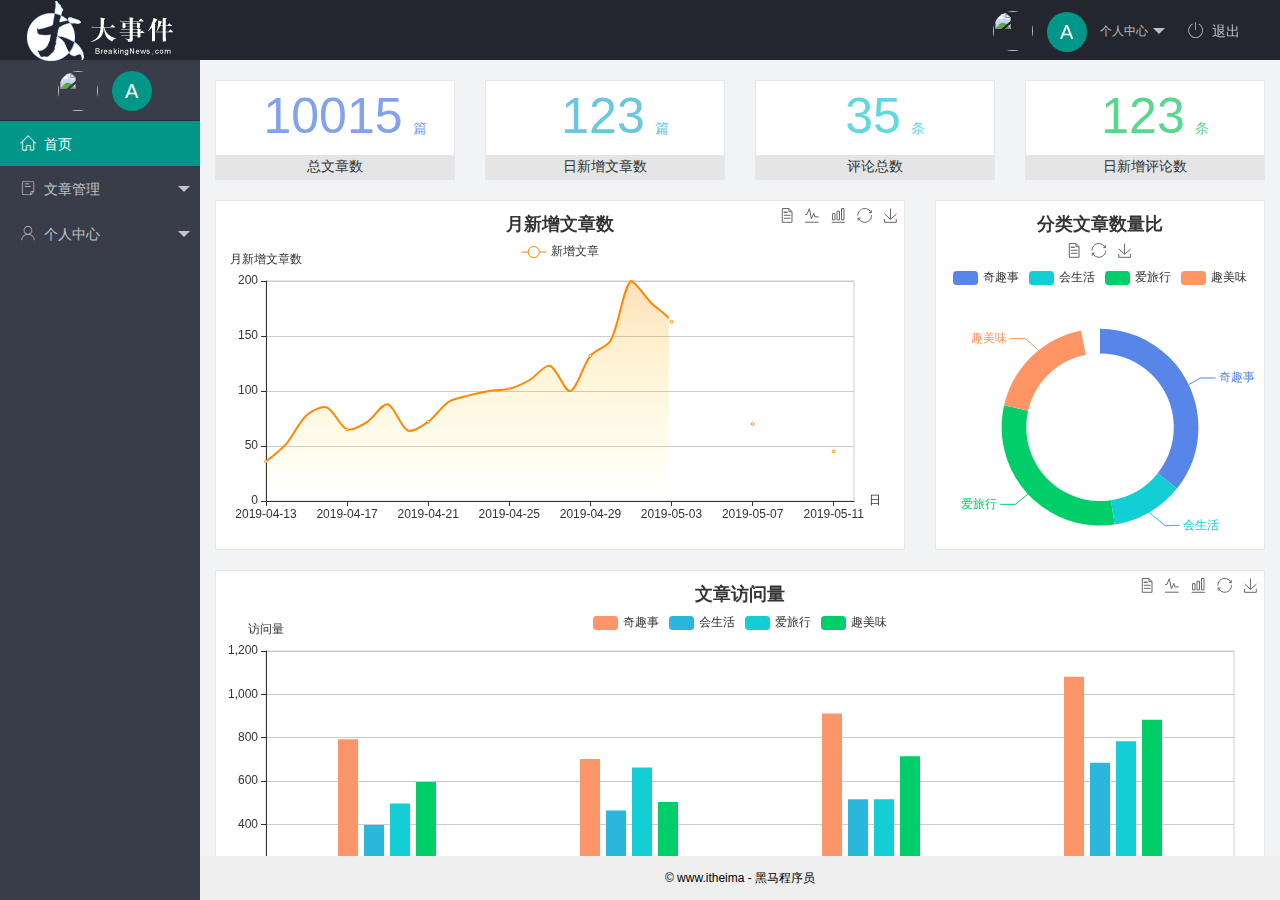
==== commit e41e5e6c: "完成了个人中心功能的开发" ====
--- a/index.html
+++ b/index.html
@@ -27,9 +27,9 @@
                         <span class="text-avatar">A</span> 个人中心
                     </a>
                     <dl class="layui-nav-child">
-                        <dd><a href="">基本资料</a></dd>
-                        <dd><a href="">更换头像</a></dd>
-                        <dd><a href="">重置密码</a></dd>
+                        <dd><a href="user/user_info.html" target="fm">基本资料</a></dd>
+                        <dd><a href="user/user_avatar.html" target="fm">更换头像</a></dd>
+                        <dd><a href="user/user_pwd.html" target="fm">重置密码</a></dd>
                     </dl>
                 </li>
                 <li class="layui-nav-item">
@@ -59,9 +59,9 @@
                     <li class="layui-nav-item">
                         <a href="javascript:;"><span class="iconfont icon-user"></span>个人中心</a>
                         <dl class="layui-nav-child">
-                            <dd><a href="javascript:;"><i class="layui-icon layui-icon-app"></i>基本资料</a></dd>
-                            <dd><a href="javascript:;"><i class="layui-icon layui-icon-app"></i>更换头像</a></dd>
-                            <dd><a href="javascript:;"><i class="layui-icon layui-icon-app"></i>重置密码</a></dd>
+                            <dd><a href="user/user_info.html" target="fm"><i class="layui-icon layui-icon-app"></i>基本资料</a></dd>
+                            <dd><a href="user/user_avatar.html" target="fm"><i class="layui-icon layui-icon-app"></i>更换头像</a></dd>
+                            <dd><a href="user/user_pwd.html" target="fm"><i class="layui-icon layui-icon-app"></i>重置密码</a></dd>
                         </dl>
                     </li>
                 </ul>
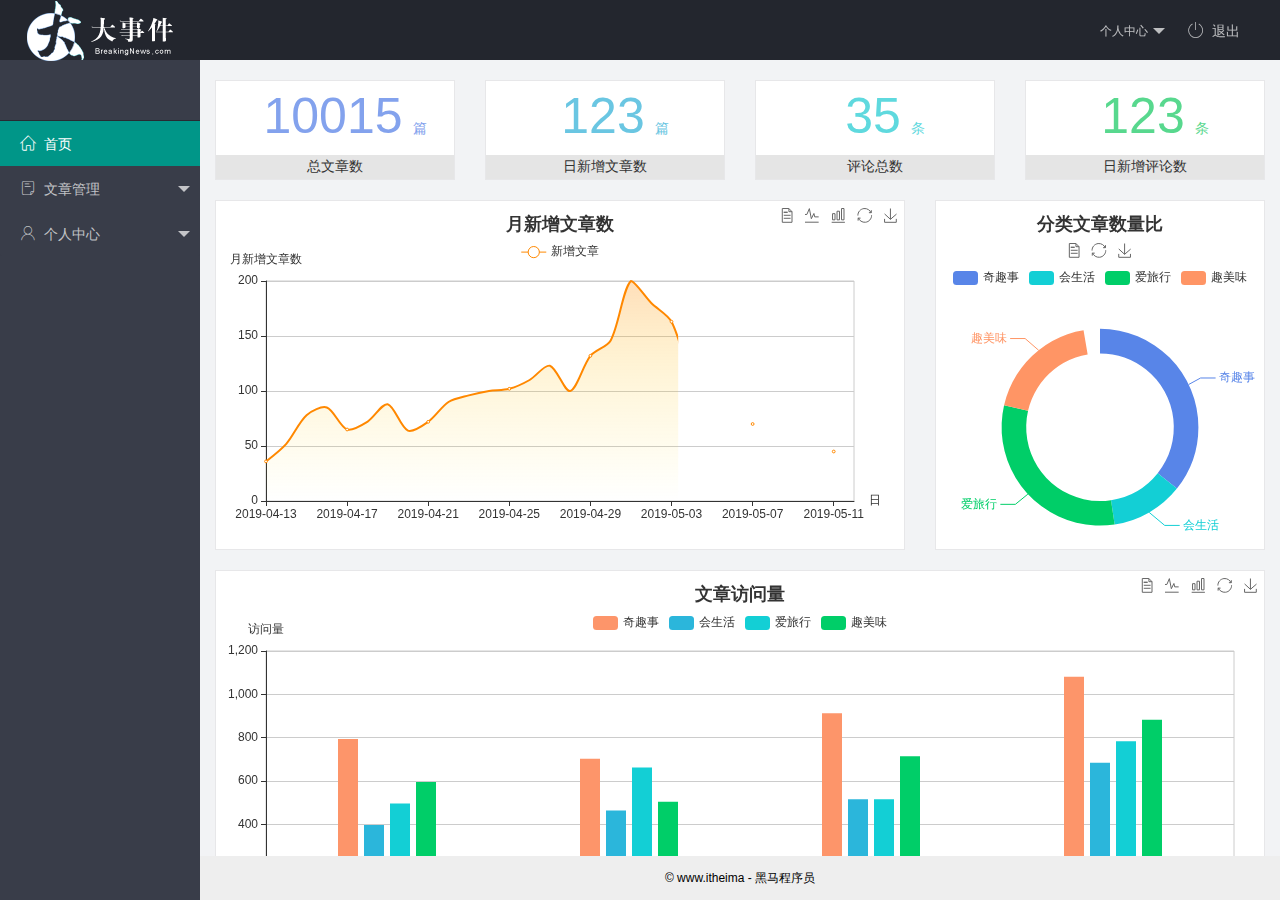
==== commit 218caafa: "完成文章管理相关功能的开发" ====
--- a/index.html
+++ b/index.html
@@ -51,9 +51,9 @@
                     <li class="layui-nav-item">
                         <a class="" href="javascript:;"><span class="iconfont icon-16"></span>文章管理</a>
                         <dl class="layui-nav-child">
-                            <dd><a href="javascript:;"><i class="layui-icon layui-icon-app"></i>文章类别</a></dd>
-                            <dd><a href="javascript:;"><i class="layui-icon layui-icon-app"></i>文章列表</a></dd>
-                            <dd><a href="javascript:;"><i class="layui-icon layui-icon-app"></i>发表文章</a></dd>
+                            <dd><a href="article/art_cate.html" target="fm"><i class="layui-icon layui-icon-app"></i>文章类别</a></dd>
+                            <dd><a href="article/art_list.html" target="fm"><i class="layui-icon layui-icon-app"></i>文章列表</a></dd>
+                            <dd><a href="article/art_pub.html" target="fm"><i class="layui-icon layui-icon-app"></i>发表文章</a></dd>
                         </dl>
                     </li>
                     <li class="layui-nav-item">
